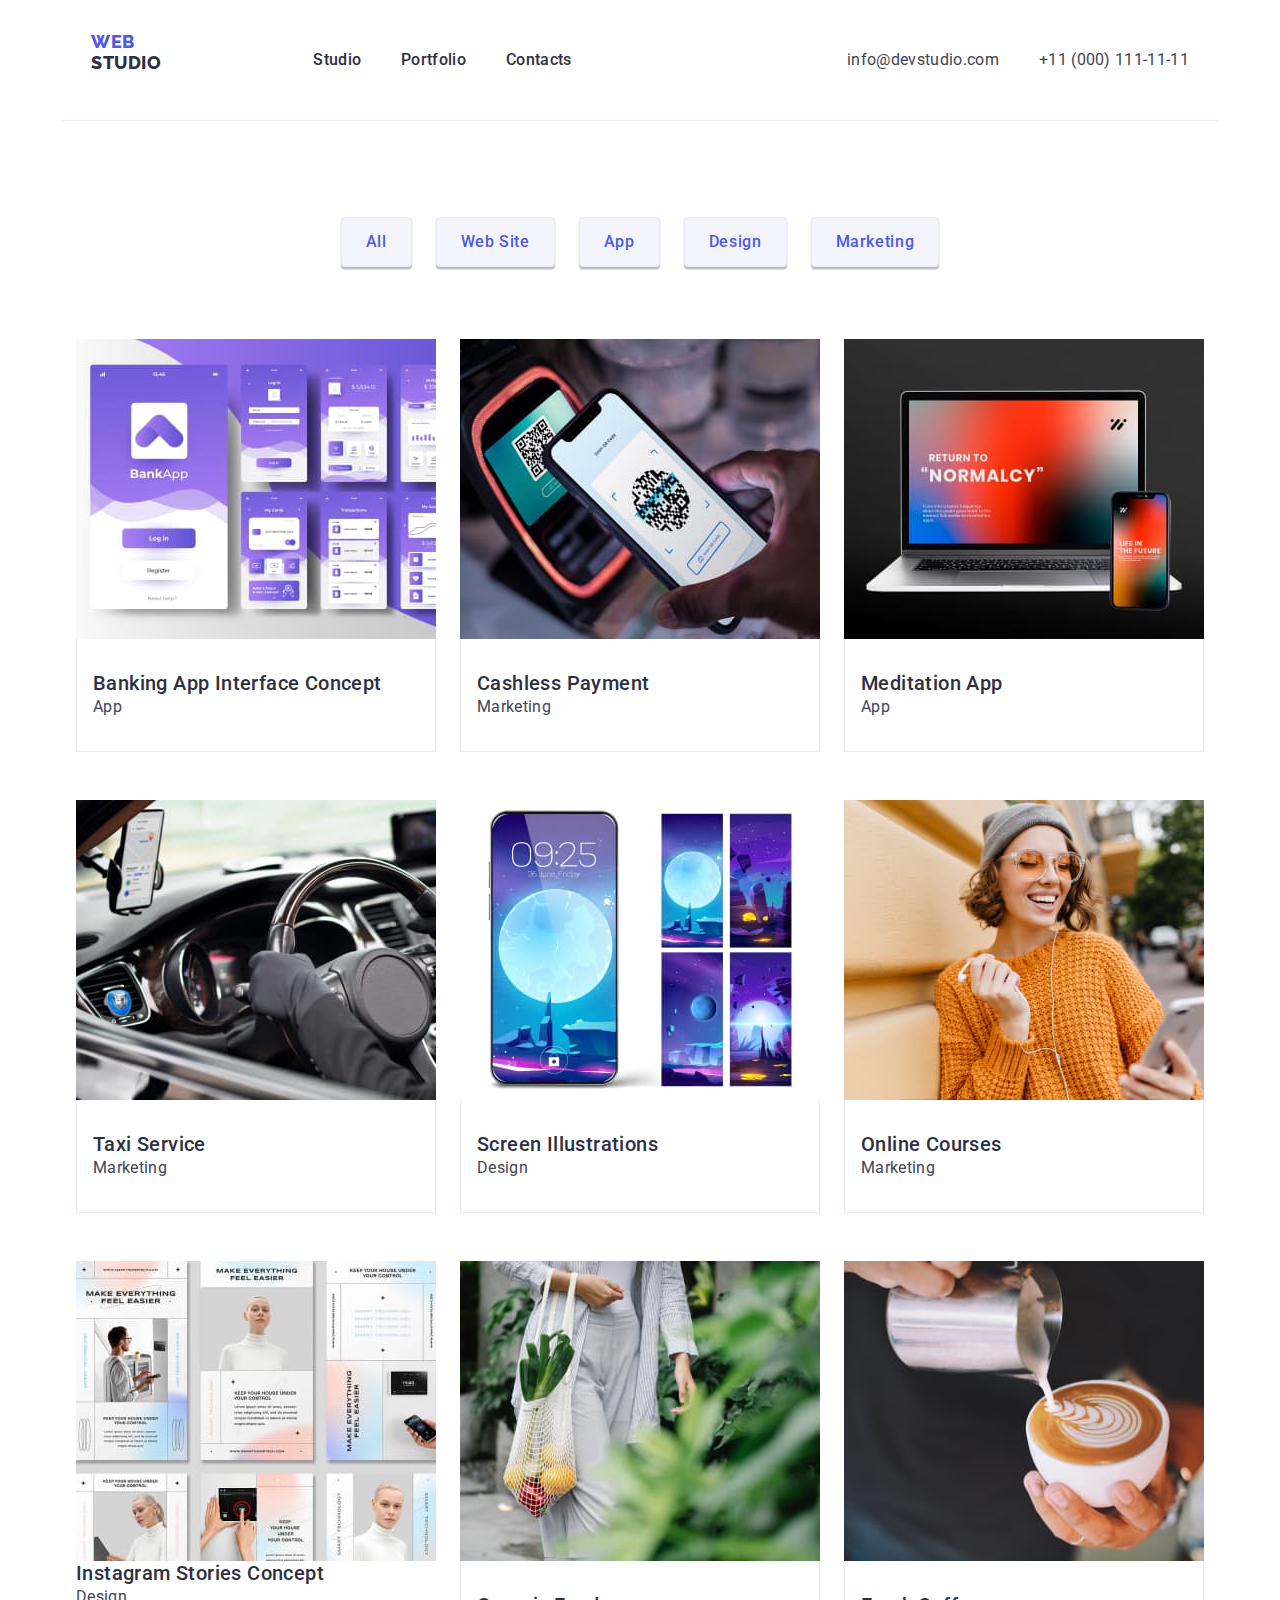
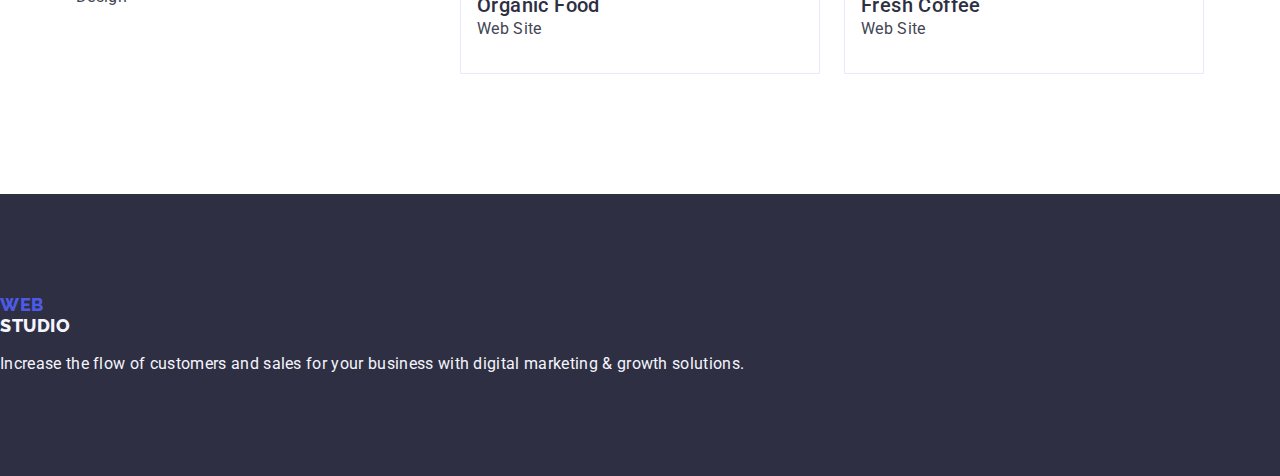
==== portfolio.html @ 52b7f595 "li-project" ====
<!DOCTYPE html>
<html lang="en">

<head>
    <meta charset="UTF-8">
    <meta http-equiv="X-UA-Compatible" content="IE=edge">
    <meta name="viewport" content="width=device-width, initial-scale=1.0">
    <link rel="stylesheet"
        href="https://cdnjs.cloudflare.com/ajax/libs/modern-normalize/1.1.0/modern-normalize.min.css">
    <link rel="stylesheet" href="./css/styles.css">
    <link rel="preconnect" href="https://fonts.googleapis.com">
    <link rel="preconnect" href="https://fonts.gstatic.com" crossorigin>
    <link
        href="https://fonts.googleapis.com/css2?family=Montserrat:wght@400;700&family=Raleway:wght@800&family=Roboto:wght@400;500;700&display=swap"
        rel="stylesheet">
    <title>Portfolio</title>
</head>

 <!-- !header-of-site -->
 <header class="page-header container">
    <div class="container div-class">
        <nav class="navigation">
            <a class="logo-link link" href="./index.html">Web<span class="logo-color">Studio</span></a>
            <ul class="menu list">
                <li class="menu-item"><a class="menu-link link" href="./index.html">Studio</a></li>
                <li class="menu-item"><a class="menu-link link" href="./portfolio.html">Portfolio</a></li>
                <li class="menu-item"><a class="menu-link link" href="">Contacts</a></li>
            </ul>
        </nav>

        <address class="phone-mail ">
            <ul class="adress list">
                <li><a class="contact-link link contact-mail"
                        href="mailto:info@devstudio.com">info@devstudio.com</a></li>
                <li><a class="contact-link link" href="tel:+110001111111">+11 (000) 111-11-11</a></li>
            </ul>
        </address>
    </div>
</header>
    <main>
        <!-- Project Cards -->
        <section class="portfolio-button">
            <div class="container">
            <h1 hidden>Project Cards</h1>
            <ul class="portfolio-button-list list">
                <li><button class="portfolio-btn link" type="button">All</button></li>
                <li><button class="portfolio-btn link" type="button">Web Site</button></li>
                <li><button class="portfolio-btn link" type="button">App</button></li>
                <li><button class="portfolio-btn link" type="button">Design</button></li>
                <li><button class="portfolio-btn link" type="button">Marketing</button></li>
            </ul>
            <ul class="projects-list list">
                <li class="li-project"><a href="" class="link"><img class="project-foto link" src="./images/portfolio/bankapp.jpg" alt="Bankinterface" width="360">
                    <div class="div-app"><h2 class="name-project">Banking App Interface Concept</h2>
                    <p class="category-cards">App</p></a></div>
                </li>
                <li class="li-project"><a href="" class="link"><img class="project-foto link"  src="./images/portfolio/payment.jpg" alt="QRсodescanning" width="360">
                    <div class="div-app"><h2 class="name-project">Cashless Payment</h2>
                    <p class="category-cards">Marketing</p></a></div>
                </li>
                <li class="li-project"><a href="" class="link"><img class="project-foto link"  src="./images/portfolio/meditationapp.jpg" alt="NormalcyScreen" width="360">
                    <div class="div-app"><h2 class="name-project">Meditation App</h2>
                    <p class="category-cards">App</p></a></div>
                </li>
                <li class="li-project"><a href="" class="link"><img class="project-foto link"  src="./images/portfolio/taxiservices.jpg" alt="DriverBehindTheWheel" width="360">
                    <div class="div-app"><h2 class="name-project">Taxi Service</h2>
                    <p class="category-cards">Marketing</p></a></div>
                </li>
                <li class="li-project"><a href="" class="link"><img class="project-foto link"  src="./images/portfolio/screenilustration.jpg" alt="ScreensaversOnThePhone" width="360">
                    <div class="div-app"><h2 class="name-project">Screen Illustrations</h2>
                    <p class="category-cards">Design</p></a></div>
                </li>
                <li class="li-project"><a href="" class="link"><img class="project-foto link"  src="./images/portfolio/onlinecources.jpg" alt="GirlWithAPhoneInHerHands" width="360">
                    <div class="div-app"><h2 class="name-project">Online Courses</h2>
                    <p class="category-cards">Marketing</p></a></div>
                </li>
                <li class="li-project"><a href="" class="link"><img class="project-foto link"  src="./images/portfolio/instagramstories.jpg" alt="InstagramStories" width="360">
                    <div class=""div-app><h2 class="name-project">Instagram Stories Concept</h2>
                    <p class="category-cards">Design</p></a></div>
                </li>
                <li class="li-project"><a href="" class="link"><img class="project-foto link"  src="./images/portfolio/organicfood.jpg" alt="FruitsInAnEcoBag" width="360">
                    <div class="div-app"><h2 class="name-project">Organic Food</h2>
                    <p class="category-cards">Web Site</p></a></div>
                </li>
                <li class="li-project"><a href="" class="link"><img class="project-foto link"  src="./images/portfolio/coffie.jpg" alt="DrawingOnCoffee" width="360">
                    <div class="div-app"><h2 class="name-project">Fresh Coffee</h2>
                    <p class="category-cards">Web Site</p></a></div>
                </li>
            </ul>
        </div>
        </section>
    </main>
    <footer class="footer">
        <a class="logo-link link" href="./index.html">Web<span class="logo-color-footer">Studio</span></a>
        <p class="description">Increase the flow of customers and sales for your business with digital marketing &
            growth solutions.</p>
    </footer>
</body>

</html>
---- css/styles.css ----
:root {
  --primary-font: 'Roboto', sans-serif;
  --primary-text-color: #2e2f42;
  --secondary-text-color: #434455;
  --text-color-hover: #4d5ae5;
  --acent-color: #404bbf;
  --background-color: #ffffff;
  --background-btn-filters: #f4f4fd;
  --helper-text: #8e8f99;
  --cornflower: #e7e9fc;
}
.list {
  list-style: none;
  display: flex;
  gap: 24px;
}
.link {
  text-decoration: none;
  font-weight: 500;
  font-size: 16px;
  line-height: 1.5;
  letter-spacing: 0.02em;
  color: #434455;
}
.link-list {
  display: block;
  padding-top: 24px;
  padding-bottom: 24px;
}

button {
  cursor: pointer;
}
h1,
h2,
h3,
h4,
p {
  margin-top: 0;
  margin-bottom: 0;
}
ul,
ol {
  margin-top: 0;
  margin-bottom: 0;
  padding-left: 0;
}
img {
  display: block;
}

body {
  font-family: var(--primary-font);
  color: var(--secondary-text-color);
  background-color: var(--background-color);
}

/* Navigation */
.navigation {
  font-family: var(--primary-font);
  font-style: normal;
  letter-spacing: 0.02em;
  color: var(--primary-text-color);
  display: flex;
  align-items: center;
  font-weight: 500;
  font-size: 16px;
  line-height: 1.5;
}

/* Logo */
.logo-link {
  font-family: 'Raleway', sans-serif;
  font-style: normal;
  font-weight: 800;
  font-size: 18px;
  line-height: 21px;
  display: flex;
  align-items: center;
  letter-spacing: 0.03em;
  text-transform: uppercase;
  color: var(--text-color-hover);
  line-height: 1.17;
  margin-right: 76px;
  margin-bottom: 16px;
  display: inline-block;
}
.logo-color {
  color: var(--primary-text-color);
  font-family: 'Raleway', sans-serif;
  font-style: normal;
  font-weight: 800;
  font-size: 18px;
  line-height: 21px;
  display: flex;
  align-items: center;
  letter-spacing: 0.03em;
  text-transform: uppercase;
  line-height: 1.17;
  margin-right: 76px;
}
.page-header {
  display: flex;
  align-items: center;
  border-bottom: 1px solid #e7e9fc;
}
.navigation {
  display: flex;
  align-items: center;
}
.menu {
  display: flex;
  align-items: center;
  gap: 40px;
  padding-top: 24px;
  padding-bottom: 24px;
}
.phone-mail {
  display: flex;
  align-items: center;
}
.adress {
  display: flex;
  align-items: center;
  gap: 40px;
}
.container {
  width: 1158px;
  margin: 0 auto;
  padding-left: 15px;
  padding-right: 15px;
}
.div-class {
  margin: 0;
  display: flex;
  align-items: center;
}
.menu-link {
  font-weight: 500;
  line-height: 1.5;
  letter-spacing: 0.02em;
  color: var(--primary-text-color);
  padding-top: 24px;
  padding-bottom: 24px;
}
.menu-list {
  display: flex;
  align-items: center;
  padding-top: 24px;
  padding-bottom: 24px;
}
.menu-item {
  padding-top: 24px;
  padding-bottom: 24px;
}
.menu-link:hover,
.menu-link:focus {
  color: #404bbf;
}
.menu-list .adress {
  display: block;
  padding-top: 24px;
  padding-bottom: 24px;
}
/* adress */
.phone-mail {
  font-family: var(--primary-font);
  font-style: normal;
  font-weight: 400;
  font-size: 16px;
  line-height: 24px;
  letter-spacing: 0.02em;
  color: var(--secondary-text-color);
  display: flex;
  margin-left: auto;
  font-style: normal;
}
.contact-link:hover,
.contact-link:focus {
  color: #404bbf;
}

.contact-link {
  color: var(--secondary-text-color);
  font-weight: 400;
  font-size: 16px;
  line-height: 1.5;
  letter-spacing: 0.02em;
  color: #434455;
}

/* main */
/* selection 1 */
.selection-one {
  background-color: var(--primary-text-color);
  padding-top: 188px;
  padding-bottom: 188px;
}
.big-header {
  font-family: var(--primary-font);
  font-style: normal;
  font-weight: 700;
  font-size: 56px;
  line-height: 60px;
  text-align: center;
  letter-spacing: 0.02em;
  color: var(--background-color);
  text-shadow: 0px 4px 4px rgba(0, 0, 0, 0.25);
  line-height: 1.07;
  margin-left: auto;
  margin-right: auto;
  max-width: 496px;
  line-height: 1.07;
}
/* Button order Serves */
.order-button {
  font-family: var(--primary-font);
  font-weight: 500;
  font-size: 16px;
  line-height: 1.5;
  letter-spacing: 0.04em;
  display: flex;
  flex-direction: row;
  align-items: flex-start;
  padding: 16px 32px;
  gap: 10px;
  min-width: 169px;
  min-height: 55.25px;
  background: #4d5ae5;
  box-shadow: 0px 4px 4px rgba(0, 0, 0, 0.15);
  border-radius: 4px;
  text-align: center;
  color: var(--background-color);
  cursor: pointer;
  background-color: var(--text-color-hover);
  margin-top: 48px;
  margin-right: auto;
  margin-left: auto;
  display: flex;
  display: block;
  border: none;
}
.order-button:hover,
.order-button:focus {
  background-color: var(--acent-color);
  color: var(--background-color);
}
/* selector2 */
.our-skill {
  padding-top: 120px;
  padding-bottom: 120px;
}
.hidden-header {
  margin-bottom: 72px;
  /* font-weight: 700; */
  font-size: 36px;
  line-height: 1.11;
  text-align: center;
  letter-spacing: 0.02em;
  text-transform: capitalize;
  color: #2e2f42;
}
.li-skill {
  width: calc((100% - 72px) / 4);
}
.foto-gadget {
  width: calc((100% - 48px) / 3);
  border: 1px solid #e7e9fc;
}
.skill-header {
  font-family: 'Roboto';
  font-style: normal;
  font-weight: 500;
  font-size: 20px;
  line-height: 24px;
  letter-spacing: 0.02em;
  color: var(--primary-text-color);
  margin-bottom: 8px;
  font-weight: 500;
  font-size: 20px;
  line-height: 1.2;
  letter-spacing: 0.02em;
  padding-top: 120px;
  padding-bottom: 8px;
  display: flex;
  width: calc((100% - 3 * 24px) / 4);
}
.description-skill {
  font-family: 'Roboto';
  font-style: normal;
  font-weight: 400;
  letter-spacing: 0.02em;
  color: var(--secondary-text-color);
  font-size: 16px;
  line-height: 1.5;
  letter-spacing: 0.02em;
}
/* section3 */
.we-doing {
  padding-top: 120px;
  padding-bottom: 120px;
}

.doing-header {
  font-family: 'Roboto';
  font-style: normal;
  font-weight: 700;
  font-size: 36px;
  line-height: 40px;
  text-align: center;
  letter-spacing: 0.02em;
  text-transform: capitalize;
  color: var(--primary-text-color);
  line-height: 1.11;
  margin-bottom: 72px;
}
/* selection4 */
.team {
  background-color: var(--background-btn-filters);
}
.foto-team {
  background-color: var(--background-color);
  border-radius: 0px 0px 4px 4px;
  box-shadow: 0px 1px 6px rgba(46, 47, 66, 0.08),
    0px 1px 1px rgba(46, 47, 66, 0.16), 0px 2px 1px rgba(46, 47, 66, 0.08);
}
.section {
  padding-top: 120px;
  padding-bottom: 120px;
}
.div-text {
  padding: 32px 16px;
}
.header-team {
  font-family: 'Roboto';
  font-style: normal;
  font-weight: 700;
  font-size: 36px;
  line-height: 40px;
  text-align: center;
  letter-spacing: 0.02em;
  text-transform: capitalize;
  color: var(--primary-text-color);
  line-height: 1.11;
  margin-bottom: 72px;
}
.name-team {
  font-family: 'Roboto';
  font-style: normal;
  font-weight: 500;
  font-size: 20px;
  line-height: 24px;
  text-align: center;
  letter-spacing: 0.02em;
  color: var(--primary-text-color);
  margin-bottom: 8px;
}
.position-team {
  font-family: 'Roboto';
  font-style: normal;
  font-weight: 400;
  font-size: 16px;
  line-height: 24px;
  text-align: center;
  letter-spacing: 0.02em;
  color: var(--secondary-text-color);
  font-weight: 400;
  font-size: 16px;
  line-height: 1.5;
  letter-spacing: 0.02em;
}
/* footer */
.logo-color-footer {
  font-family: 'Raleway';
  font-style: normal;
  font-weight: 800;
  font-size: 18px;
  line-height: 21px;
  display: flex;
  align-items: center;
  letter-spacing: 0.03em;
  text-transform: uppercase;
  color: var(--background-btn-filters);
}
.footer {
  background-color: var(--primary-text-color);
  padding-top: 100px;
  padding-bottom: 100px;
}
.description {
  font-family: 'Roboto';
  font-style: normal;
  font-weight: 400;
  font-size: 16px;
  line-height: 24px;
  letter-spacing: 0.02em;
  color: var(--background-btn-filters);
}
/* Portfolio.html */
/* button */
.portfolio-btn {
  font-family: 'Roboto', sans-serif;
  font-style: normal;
  font-weight: 500;
  font-size: 16px;
  line-height: 24px;
  display: flex;
  align-items: center;
  text-align: center;
  letter-spacing: 0.04em;
  color: var(--text-color-hover);
  background: var(--background-btn-filters);
  box-shadow: 0px 3px 1px rgba(0, 0, 0, 0.1), 0px 2px 1px rgba(0, 0, 0, 0.08),
    0px 2px 2px rgba(0, 0, 0, 0.12);
  border-radius: 4px;
  cursor: pointer;
  padding: 12px 24px;
  border: 1px solid #e7e9fc
  
}
.portfolio-button{
  padding: 96px 0 120px;
}
.portfolio-button-list{
  margin-bottom: 76px;
  display: flex;
  justify-content: center;
  gap: 24px;
  margin-bottom: 72px;
}
/* projects */
.name-project {
  font-family: 'Roboto', sans-serif;
  font-style: normal;
  font-weight: 500;
  font-size: 20px;
  line-height: 24px;
  letter-spacing: 0.02em;
  color: var(--primary-text-color);
  cursor: pointer;
}
.category-cards {
  font-family: 'Roboto', sans-serif;
  font-style: normal;
  font-weight: 400;
  font-size: 16px;
  line-height: 24px;
  letter-spacing: 0.02em;
  color: var(--secondary-text-color);
  cursor: pointer;
  text-align: left;
}
.portfolio-btn:focus,
.portfolio-btn:hover {
  background-color: var(--acent-color);
  color: var(--background-color);
  border: 1px solid transparent;
}
.projects-list {
  text-decoration: none;
  display: flex;
  flex-wrap: wrap;
  column-gap: 24px;
  row-gap: 48px;
}
.div-app{
  padding: 32px 16px;
    border: 1px solid #e7e9fc;
    border-top:none;
}
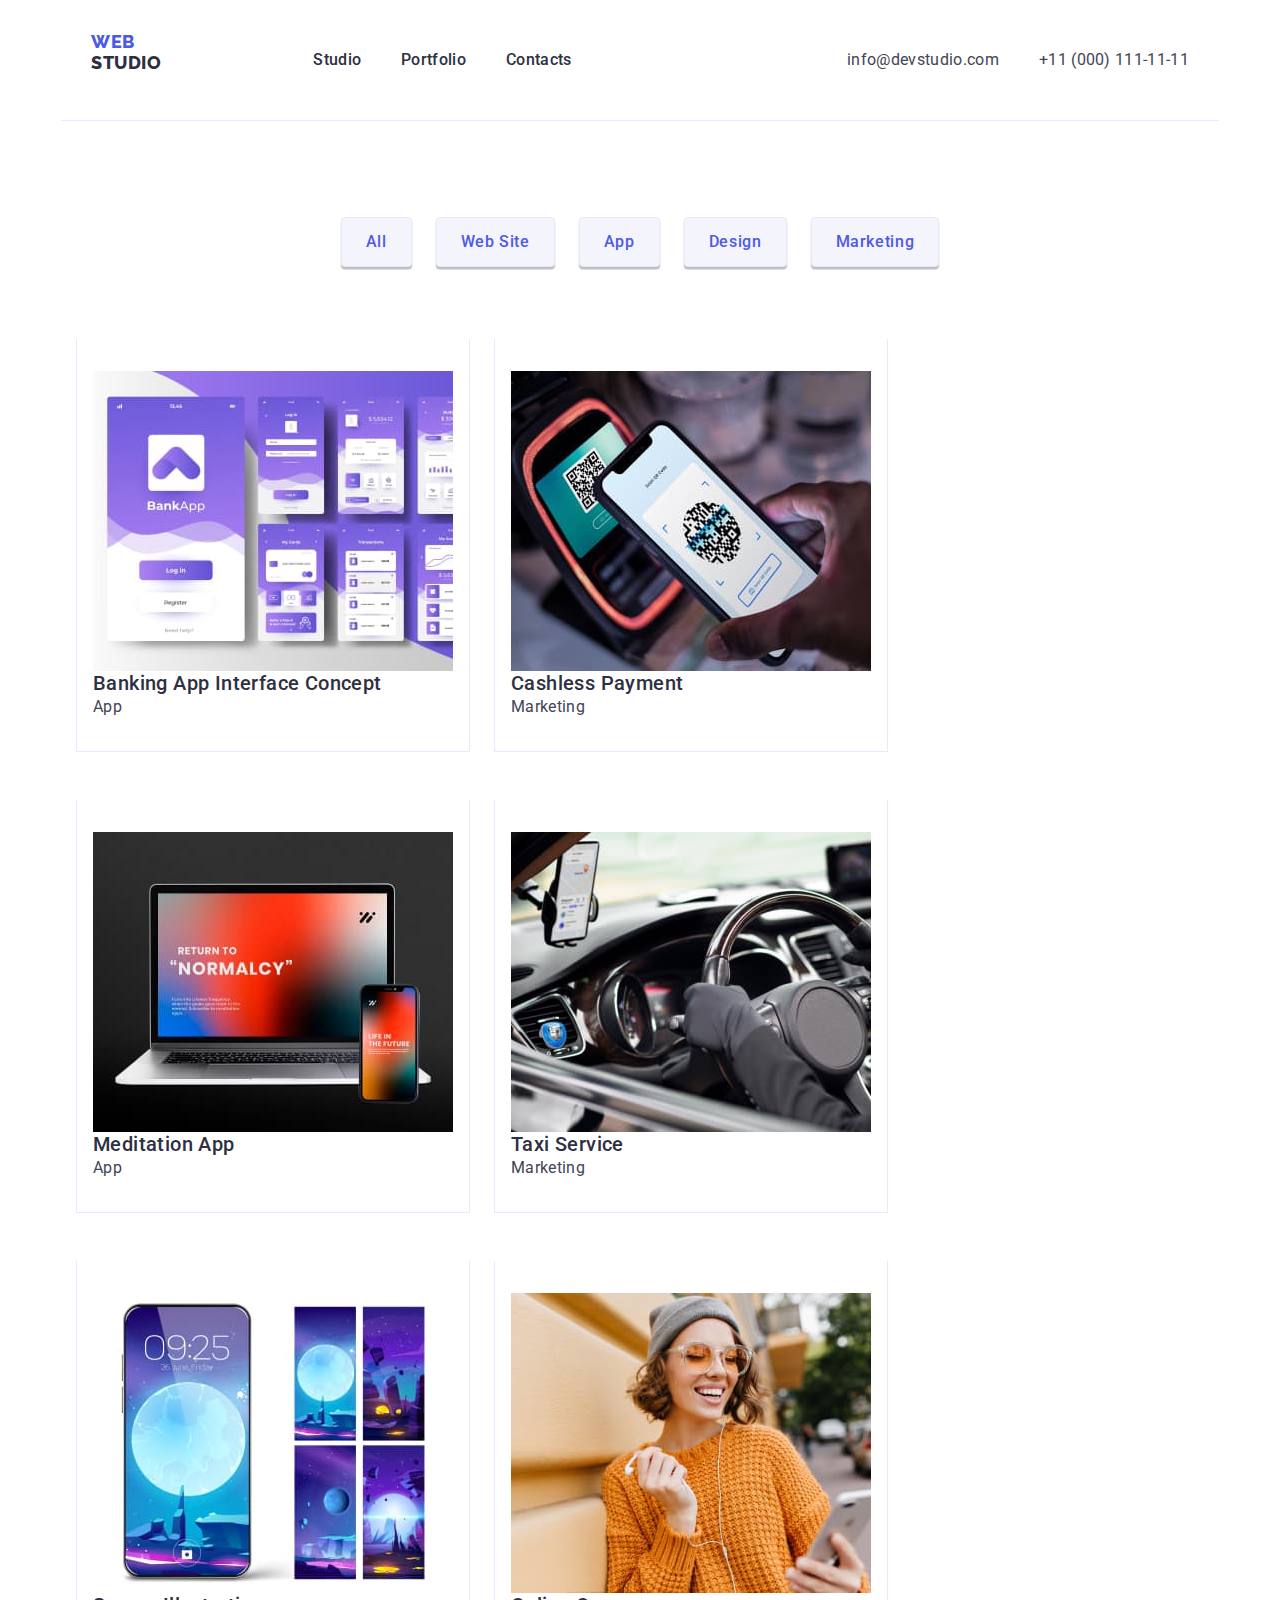
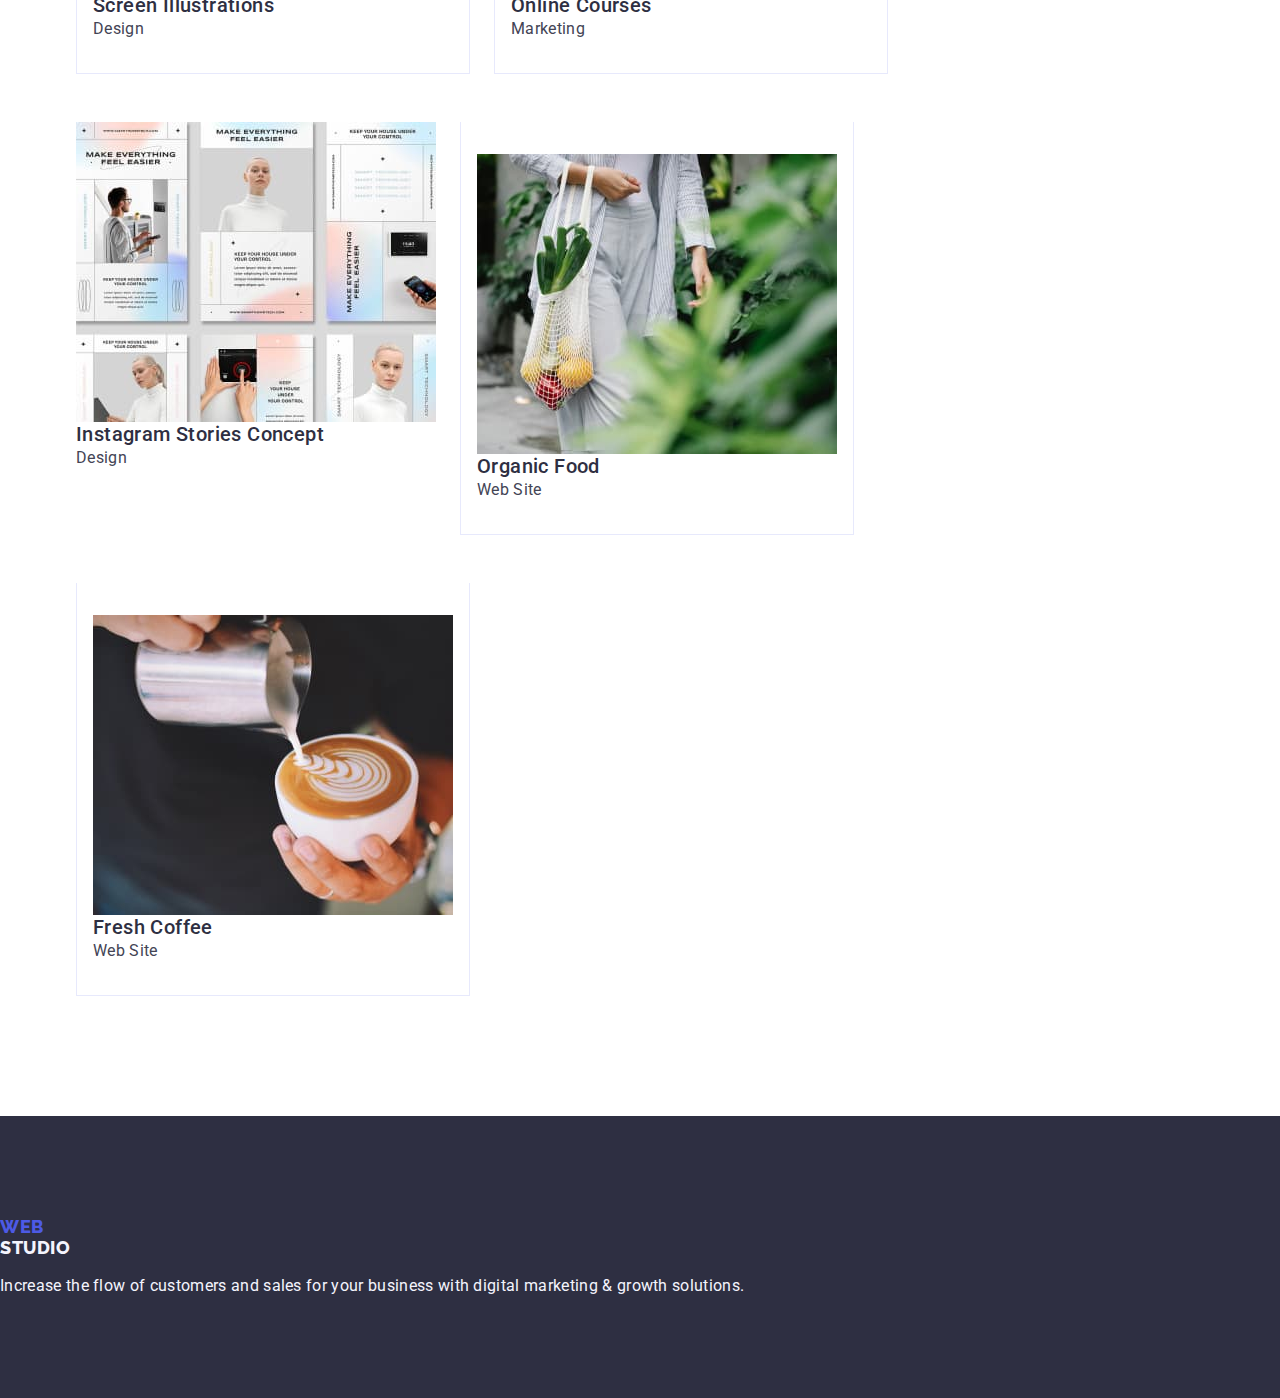
==== commit a8e16efe: "div-app" ====
--- a/portfolio.html
+++ b/portfolio.html
@@ -50,40 +50,40 @@
                 <li><button class="portfolio-btn link" type="button">Marketing</button></li>
             </ul>
             <ul class="projects-list list">
-                <li class="li-project"><a href="" class="link"><img class="project-foto link" src="./images/portfolio/bankapp.jpg" alt="Bankinterface" width="360">
-                    <div class="div-app"><h2 class="name-project">Banking App Interface Concept</h2>
+                <li class="li-project"><div class="div-app"><a href="" class="link"><img class="project-foto link" src="./images/portfolio/bankapp.jpg" alt="Bankinterface" width="360">
+                    <h2 class="name-project">Banking App Interface Concept</h2>
                     <p class="category-cards">App</p></a></div>
                 </li>
-                <li class="li-project"><a href="" class="link"><img class="project-foto link"  src="./images/portfolio/payment.jpg" alt="QRсodescanning" width="360">
-                    <div class="div-app"><h2 class="name-project">Cashless Payment</h2>
+                <li class="li-project"><div class="div-app"><a href="" class="link"><img class="project-foto link"  src="./images/portfolio/payment.jpg" alt="QRсodescanning" width="360">
+                    <h2 class="name-project">Cashless Payment</h2>
                     <p class="category-cards">Marketing</p></a></div>
                 </li>
-                <li class="li-project"><a href="" class="link"><img class="project-foto link"  src="./images/portfolio/meditationapp.jpg" alt="NormalcyScreen" width="360">
-                    <div class="div-app"><h2 class="name-project">Meditation App</h2>
+                <li class="li-project"><div class="div-app"><a href="" class="link"><img class="project-foto link"  src="./images/portfolio/meditationapp.jpg" alt="NormalcyScreen" width="360">
+                    <h2 class="name-project">Meditation App</h2>
                     <p class="category-cards">App</p></a></div>
                 </li>
-                <li class="li-project"><a href="" class="link"><img class="project-foto link"  src="./images/portfolio/taxiservices.jpg" alt="DriverBehindTheWheel" width="360">
-                    <div class="div-app"><h2 class="name-project">Taxi Service</h2>
+                <li class="li-project"><div class="div-app"><a href="" class="link"><img class="project-foto link"  src="./images/portfolio/taxiservices.jpg" alt="DriverBehindTheWheel" width="360">
+                    <h2 class="name-project">Taxi Service</h2>
                     <p class="category-cards">Marketing</p></a></div>
                 </li>
-                <li class="li-project"><a href="" class="link"><img class="project-foto link"  src="./images/portfolio/screenilustration.jpg" alt="ScreensaversOnThePhone" width="360">
-                    <div class="div-app"><h2 class="name-project">Screen Illustrations</h2>
+                <li class="li-project"><div class="div-app"><a href="" class="link"><img class="project-foto link"  src="./images/portfolio/screenilustration.jpg" alt="ScreensaversOnThePhone" width="360">
+                    <h2 class="name-project">Screen Illustrations</h2>
                     <p class="category-cards">Design</p></a></div>
                 </li>
-                <li class="li-project"><a href="" class="link"><img class="project-foto link"  src="./images/portfolio/onlinecources.jpg" alt="GirlWithAPhoneInHerHands" width="360">
-                    <div class="div-app"><h2 class="name-project">Online Courses</h2>
+                <li class="li-project"><div class="div-app"><a href="" class="link"><img class="project-foto link"  src="./images/portfolio/onlinecources.jpg" alt="GirlWithAPhoneInHerHands" width="360">
+                    <h2 class="name-project">Online Courses</h2>
                     <p class="category-cards">Marketing</p></a></div>
                 </li>
-                <li class="li-project"><a href="" class="link"><img class="project-foto link"  src="./images/portfolio/instagramstories.jpg" alt="InstagramStories" width="360">
-                    <div class=""div-app><h2 class="name-project">Instagram Stories Concept</h2>
+                <li class="li-project"><div class=""div-app><a href="" class="link"><img class="project-foto link"  src="./images/portfolio/instagramstories.jpg" alt="InstagramStories" width="360">
+                    <h2 class="name-project">Instagram Stories Concept</h2>
                     <p class="category-cards">Design</p></a></div>
                 </li>
-                <li class="li-project"><a href="" class="link"><img class="project-foto link"  src="./images/portfolio/organicfood.jpg" alt="FruitsInAnEcoBag" width="360">
-                    <div class="div-app"><h2 class="name-project">Organic Food</h2>
+                <li class="li-project"><div class="div-app"><a href="" class="link"><img class="project-foto link"  src="./images/portfolio/organicfood.jpg" alt="FruitsInAnEcoBag" width="360">
+                    <h2 class="name-project">Organic Food</h2>
                     <p class="category-cards">Web Site</p></a></div>
                 </li>
-                <li class="li-project"><a href="" class="link"><img class="project-foto link"  src="./images/portfolio/coffie.jpg" alt="DrawingOnCoffee" width="360">
-                    <div class="div-app"><h2 class="name-project">Fresh Coffee</h2>
+                <li class="li-project"><div class="div-app"><a href="" class="link"><img class="project-foto link"  src="./images/portfolio/coffie.jpg" alt="DrawingOnCoffee" width="360">
+                    <h2 class="name-project">Fresh Coffee</h2>
                     <p class="category-cards">Web Site</p></a></div>
                 </li>
             </ul>
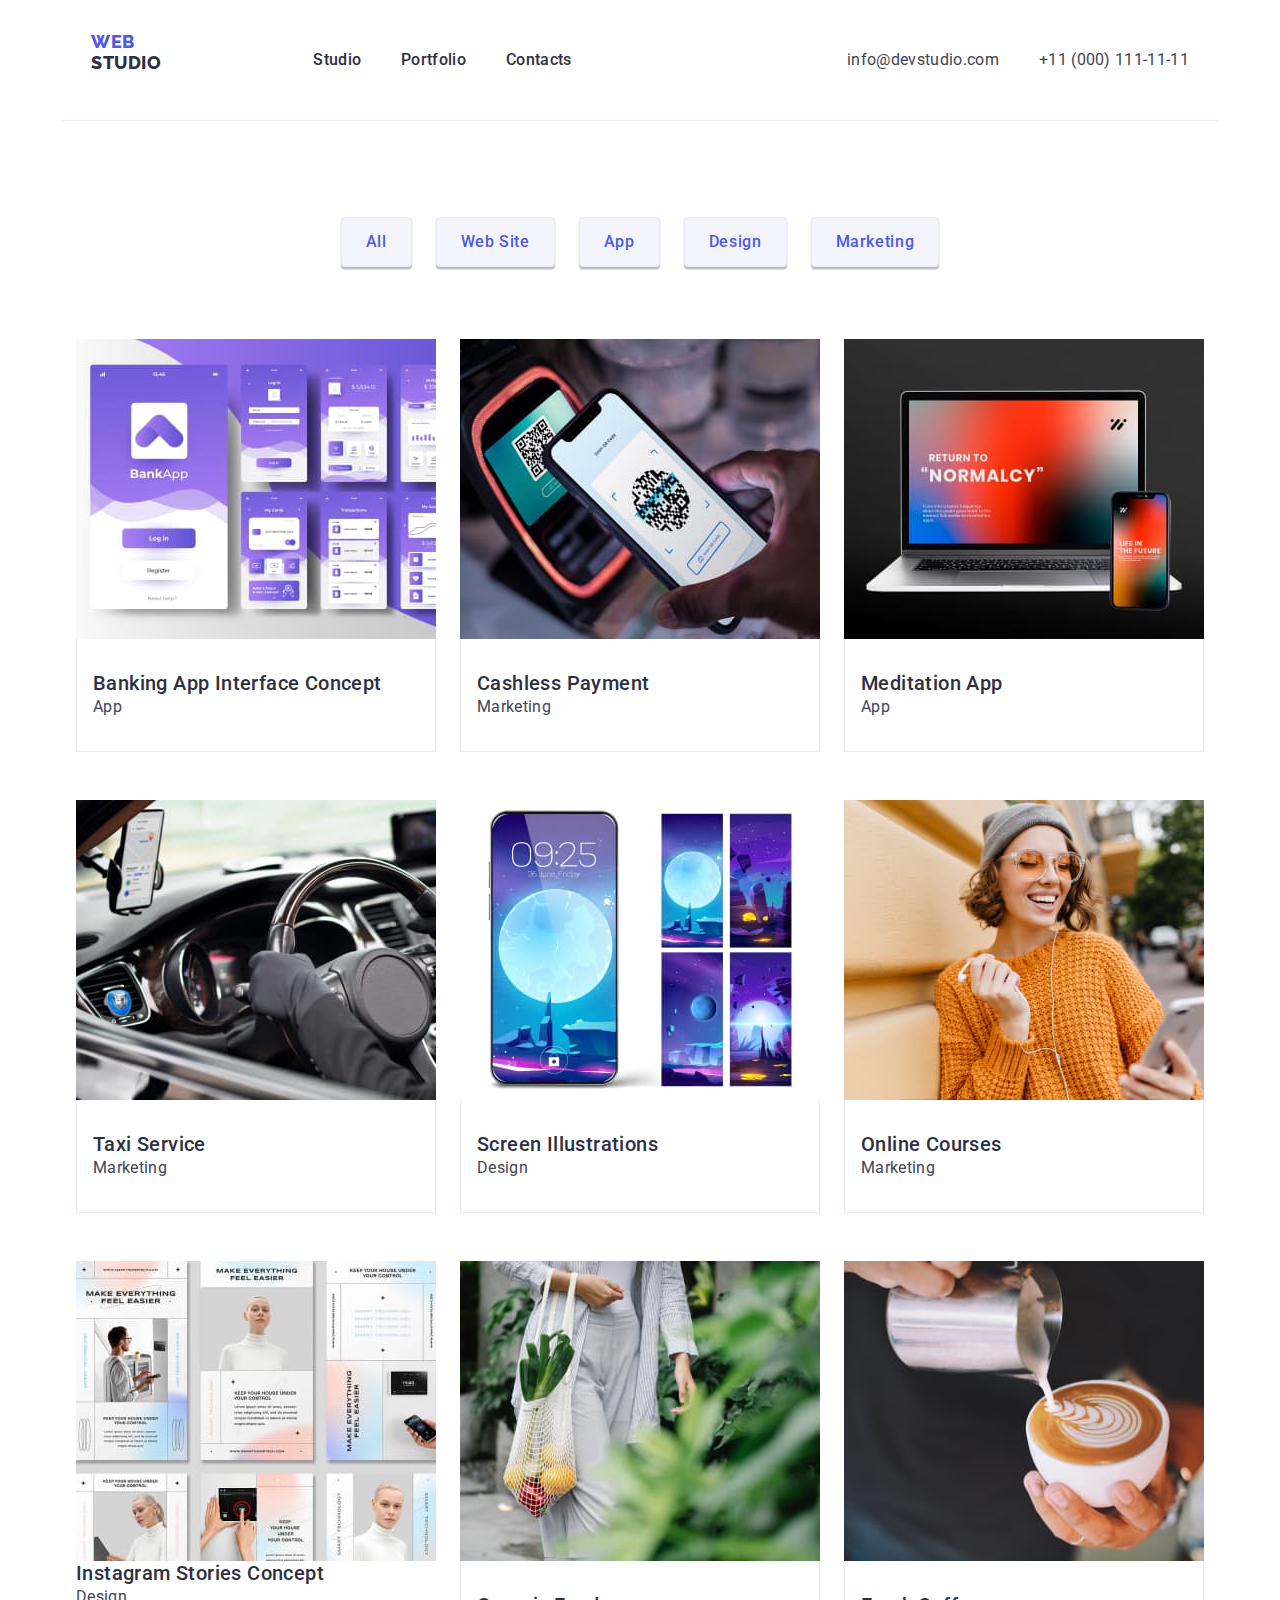
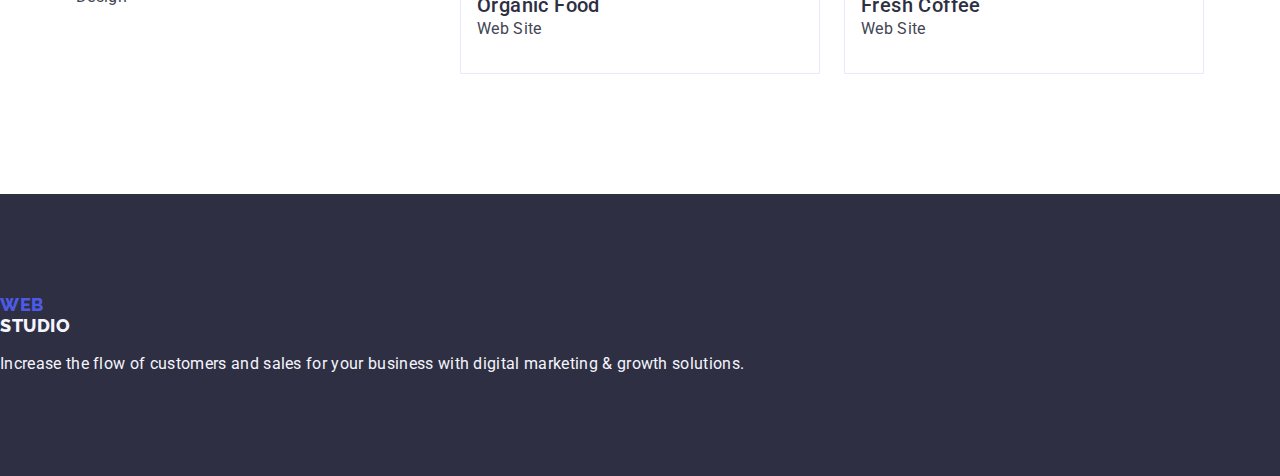
==== commit bd29b401: "./index.html" ====
--- a/portfolio.html
+++ b/portfolio.html
@@ -50,40 +50,40 @@
                 <li><button class="portfolio-btn link" type="button">Marketing</button></li>
             </ul>
             <ul class="projects-list list">
-                <li class="li-project"><div class="div-app"><a href="" class="link"><img class="project-foto link" src="./images/portfolio/bankapp.jpg" alt="Bankinterface" width="360">
-                    <h2 class="name-project">Banking App Interface Concept</h2>
+                <li class="li-project"><a href="./index.html" class="link"><img class="project-foto link" src="./images/portfolio/bankapp.jpg" alt="Bankinterface" width="360">
+                    <div class="div-app"><h2 class="name-project">Banking App Interface Concept</h2>
                     <p class="category-cards">App</p></a></div>
                 </li>
-                <li class="li-project"><div class="div-app"><a href="" class="link"><img class="project-foto link"  src="./images/portfolio/payment.jpg" alt="QRсodescanning" width="360">
-                    <h2 class="name-project">Cashless Payment</h2>
+                <li class="li-project"><a href="./index.html" class="link"><img class="project-foto link"  src="./images/portfolio/payment.jpg" alt="QRсodescanning" width="360">
+                    <div class="div-app"><h2 class="name-project">Cashless Payment</h2>
                     <p class="category-cards">Marketing</p></a></div>
                 </li>
-                <li class="li-project"><div class="div-app"><a href="" class="link"><img class="project-foto link"  src="./images/portfolio/meditationapp.jpg" alt="NormalcyScreen" width="360">
-                    <h2 class="name-project">Meditation App</h2>
+                <li class="li-project"><a href="./index.html" class="link"><img class="project-foto link"  src="./images/portfolio/meditationapp.jpg" alt="NormalcyScreen" width="360">
+                    <div class="div-app"><h2 class="name-project">Meditation App</h2>
                     <p class="category-cards">App</p></a></div>
                 </li>
-                <li class="li-project"><div class="div-app"><a href="" class="link"><img class="project-foto link"  src="./images/portfolio/taxiservices.jpg" alt="DriverBehindTheWheel" width="360">
-                    <h2 class="name-project">Taxi Service</h2>
+                <li class="li-project"><a href="./index.html" class="link"><img class="project-foto link"  src="./images/portfolio/taxiservices.jpg" alt="DriverBehindTheWheel" width="360">
+                    <div class="div-app"><h2 class="name-project">Taxi Service</h2>
                     <p class="category-cards">Marketing</p></a></div>
                 </li>
-                <li class="li-project"><div class="div-app"><a href="" class="link"><img class="project-foto link"  src="./images/portfolio/screenilustration.jpg" alt="ScreensaversOnThePhone" width="360">
-                    <h2 class="name-project">Screen Illustrations</h2>
+                <li class="li-project"><a href="./index.html" class="link"><img class="project-foto link"  src="./images/portfolio/screenilustration.jpg" alt="ScreensaversOnThePhone" width="360">
+                    <div class="div-app"><h2 class="name-project">Screen Illustrations</h2>
                     <p class="category-cards">Design</p></a></div>
                 </li>
-                <li class="li-project"><div class="div-app"><a href="" class="link"><img class="project-foto link"  src="./images/portfolio/onlinecources.jpg" alt="GirlWithAPhoneInHerHands" width="360">
-                    <h2 class="name-project">Online Courses</h2>
+                <li class="li-project"><a href="./index.html" class="link"><img class="project-foto link"  src="./images/portfolio/onlinecources.jpg" alt="GirlWithAPhoneInHerHands" width="360">
+                    <div class="div-app"><h2 class="name-project">Online Courses</h2>
                     <p class="category-cards">Marketing</p></a></div>
                 </li>
-                <li class="li-project"><div class=""div-app><a href="" class="link"><img class="project-foto link"  src="./images/portfolio/instagramstories.jpg" alt="InstagramStories" width="360">
-                    <h2 class="name-project">Instagram Stories Concept</h2>
+                <li class="li-project"><a href="./index.html" class="link"><img class="project-foto link"  src="./images/portfolio/instagramstories.jpg" alt="InstagramStories" width="360">
+                    <div class=""div-app><h2 class="name-project">Instagram Stories Concept</h2>
                     <p class="category-cards">Design</p></a></div>
                 </li>
-                <li class="li-project"><div class="div-app"><a href="" class="link"><img class="project-foto link"  src="./images/portfolio/organicfood.jpg" alt="FruitsInAnEcoBag" width="360">
-                    <h2 class="name-project">Organic Food</h2>
+                <li class="li-project"><a href="./index.html" class="link"><img class="project-foto link"  src="./images/portfolio/organicfood.jpg" alt="FruitsInAnEcoBag" width="360">
+                    <div class="div-app"><h2 class="name-project">Organic Food</h2>
                     <p class="category-cards">Web Site</p></a></div>
                 </li>
-                <li class="li-project"><div class="div-app"><a href="" class="link"><img class="project-foto link"  src="./images/portfolio/coffie.jpg" alt="DrawingOnCoffee" width="360">
-                    <h2 class="name-project">Fresh Coffee</h2>
+                <li class="li-project"><a href="./index.html" class="link"><img class="project-foto link"  src="./images/portfolio/coffie.jpg" alt="DrawingOnCoffee" width="360">
+                    <div class="div-app"><h2 class="name-project">Fresh Coffee</h2>
                     <p class="category-cards">Web Site</p></a></div>
                 </li>
             </ul>
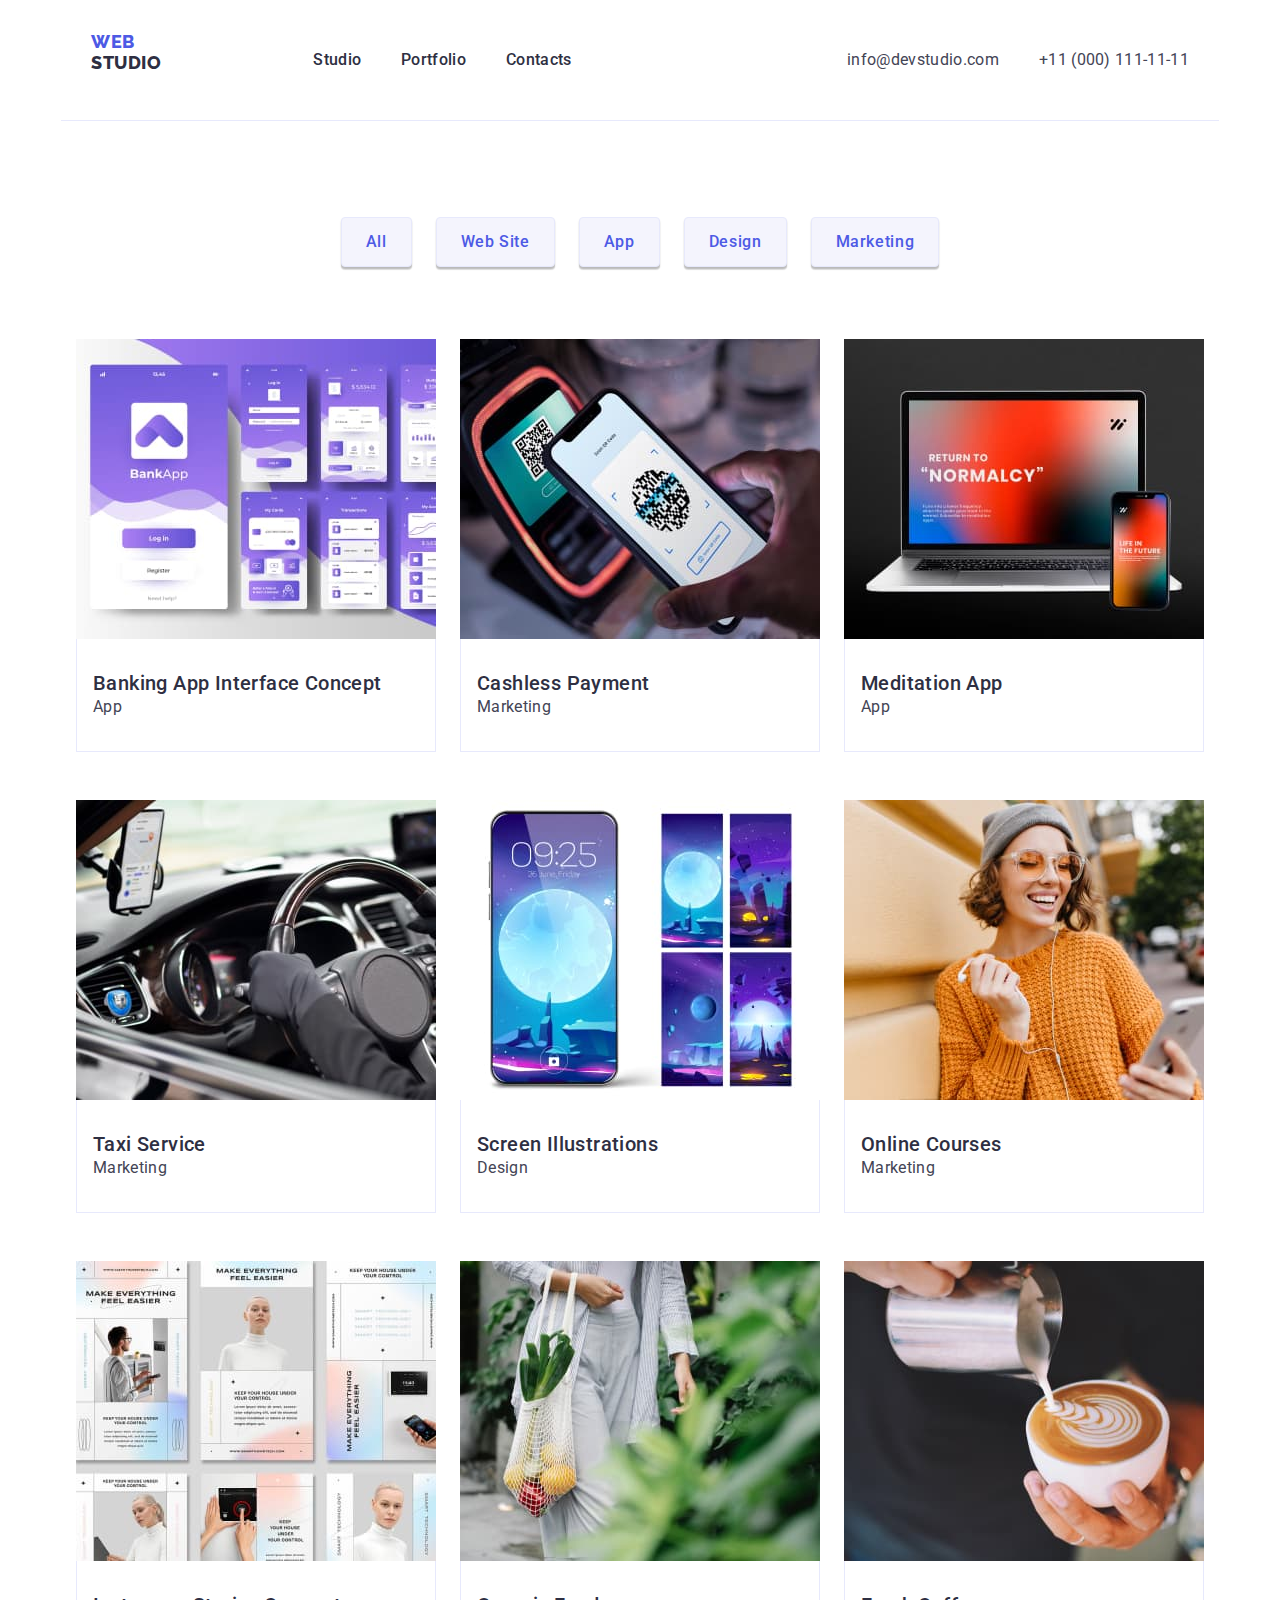
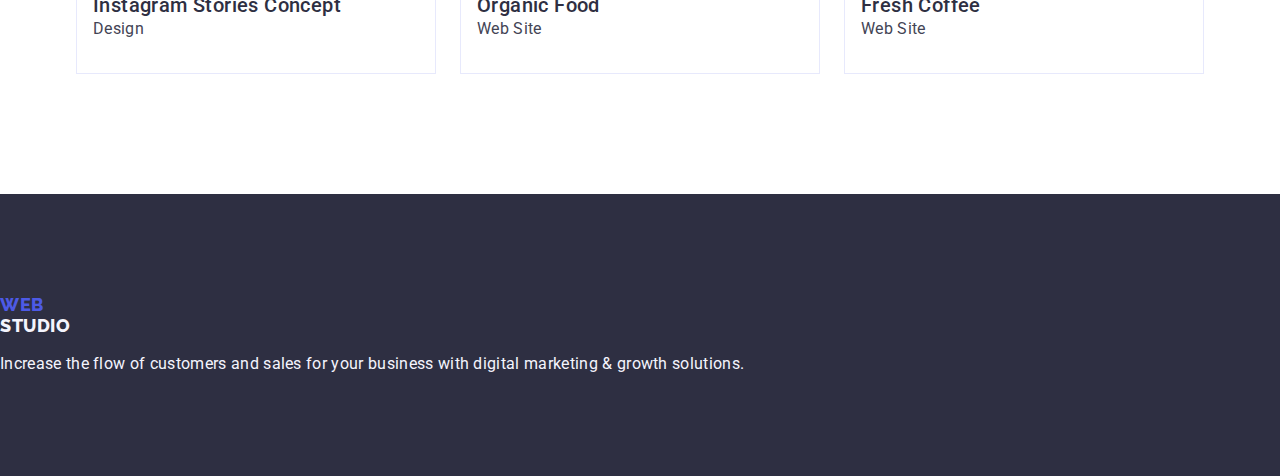
==== commit 91646294: "Portfolio css" ====
--- a/portfolio.html
+++ b/portfolio.html
@@ -52,39 +52,39 @@
             <ul class="projects-list list">
                 <li class="li-project"><a href="./index.html" class="link"><img class="project-foto link" src="./images/portfolio/bankapp.jpg" alt="Bankinterface" width="360">
                     <div class="div-app"><h2 class="name-project">Banking App Interface Concept</h2>
-                    <p class="category-cards">App</p></a></div>
+                    <p class="category-cards">App</p></div></a>
                 </li>
                 <li class="li-project"><a href="./index.html" class="link"><img class="project-foto link"  src="./images/portfolio/payment.jpg" alt="QRсodescanning" width="360">
                     <div class="div-app"><h2 class="name-project">Cashless Payment</h2>
-                    <p class="category-cards">Marketing</p></a></div>
+                    <p class="category-cards">Marketing</p></div></a>
                 </li>
                 <li class="li-project"><a href="./index.html" class="link"><img class="project-foto link"  src="./images/portfolio/meditationapp.jpg" alt="NormalcyScreen" width="360">
                     <div class="div-app"><h2 class="name-project">Meditation App</h2>
-                    <p class="category-cards">App</p></a></div>
+                    <p class="category-cards">App</p></div></a>
                 </li>
                 <li class="li-project"><a href="./index.html" class="link"><img class="project-foto link"  src="./images/portfolio/taxiservices.jpg" alt="DriverBehindTheWheel" width="360">
                     <div class="div-app"><h2 class="name-project">Taxi Service</h2>
-                    <p class="category-cards">Marketing</p></a></div>
+                    <p class="category-cards">Marketing</p></div></a>
                 </li>
                 <li class="li-project"><a href="./index.html" class="link"><img class="project-foto link"  src="./images/portfolio/screenilustration.jpg" alt="ScreensaversOnThePhone" width="360">
                     <div class="div-app"><h2 class="name-project">Screen Illustrations</h2>
-                    <p class="category-cards">Design</p></a></div>
+                    <p class="category-cards">Design</p></div></a>
                 </li>
                 <li class="li-project"><a href="./index.html" class="link"><img class="project-foto link"  src="./images/portfolio/onlinecources.jpg" alt="GirlWithAPhoneInHerHands" width="360">
                     <div class="div-app"><h2 class="name-project">Online Courses</h2>
-                    <p class="category-cards">Marketing</p></a></div>
+                    <p class="category-cards">Marketing</p></div></a>
                 </li>
                 <li class="li-project"><a href="./index.html" class="link"><img class="project-foto link"  src="./images/portfolio/instagramstories.jpg" alt="InstagramStories" width="360">
-                    <div class=""div-app><h2 class="name-project">Instagram Stories Concept</h2>
-                    <p class="category-cards">Design</p></a></div>
+                    <div class="div-app"><h2 class="name-project">Instagram Stories Concept</h2>
+                    <p class="category-cards">Design</p></div></a>
                 </li>
                 <li class="li-project"><a href="./index.html" class="link"><img class="project-foto link"  src="./images/portfolio/organicfood.jpg" alt="FruitsInAnEcoBag" width="360">
                     <div class="div-app"><h2 class="name-project">Organic Food</h2>
-                    <p class="category-cards">Web Site</p></a></div>
+                    <p class="category-cards">Web Site</p></div></a>
                 </li>
                 <li class="li-project"><a href="./index.html" class="link"><img class="project-foto link"  src="./images/portfolio/coffie.jpg" alt="DrawingOnCoffee" width="360">
                     <div class="div-app"><h2 class="name-project">Fresh Coffee</h2>
-                    <p class="category-cards">Web Site</p></a></div>
+                    <p class="category-cards">Web Site</p></div></a>
                 </li>
             </ul>
         </div>
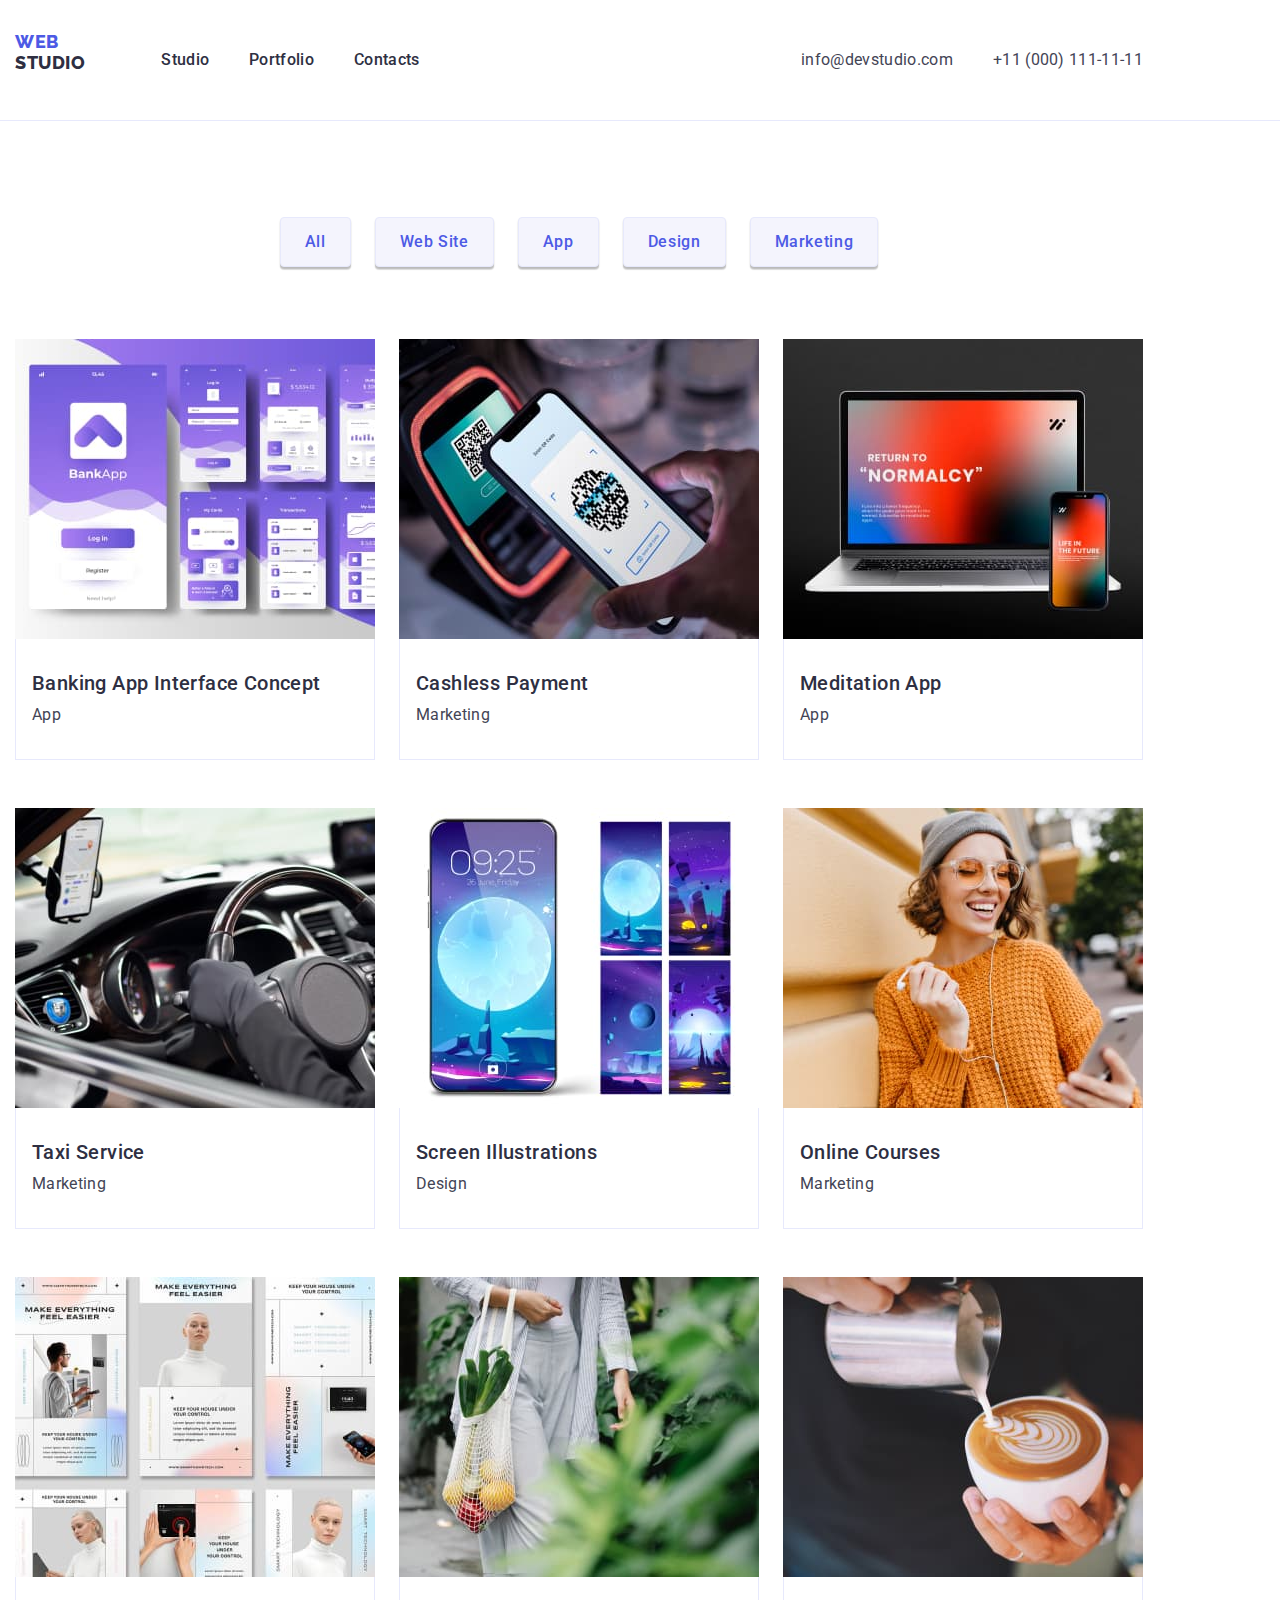
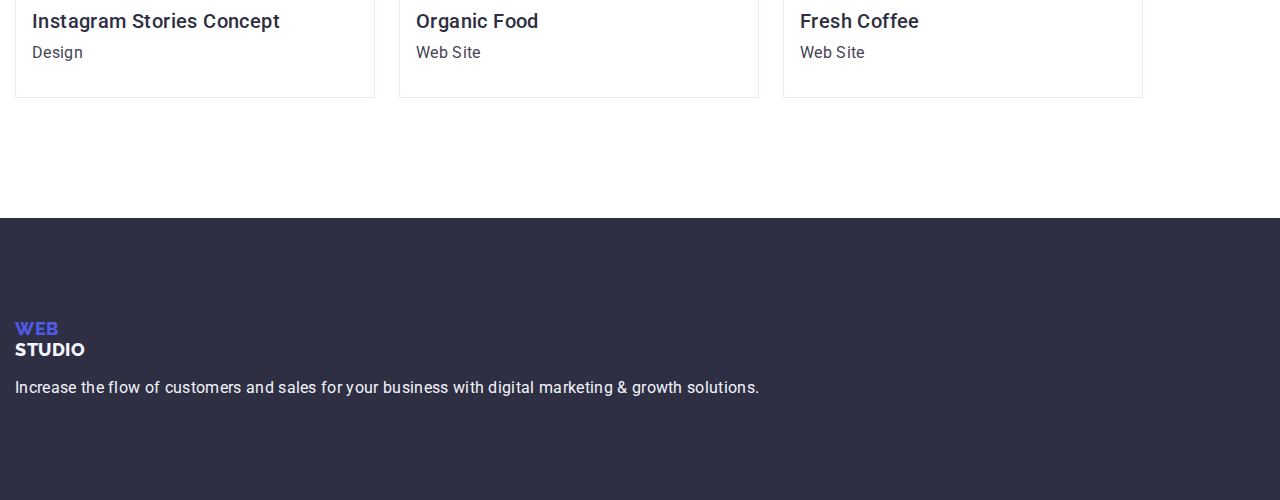
==== commit 5d45f717: "07.05.23" ====
--- a/portfolio.html
+++ b/portfolio.html
@@ -17,7 +17,7 @@
 </head>
 
  <!-- !header-of-site -->
- <header class="page-header container">
+ <header class="page-header ">
     <div class="container div-class">
         <nav class="navigation">
             <a class="logo-link link" href="./index.html">Web<span class="logo-color">Studio</span></a>
@@ -91,10 +91,11 @@
         </section>
     </main>
     <footer class="footer">
-        <a class="logo-link link" href="./index.html">Web<span class="logo-color-footer">Studio</span></a>
-        <p class="description">Increase the flow of customers and sales for your business with digital marketing &
-            growth solutions.</p>
+        <div class="container">
+            <a class="logo-link link" href="./index.html">Web<span class="logo-color-footer">Studio</span></a>
+            <p class="description">Increase the flow of customers and sales for your business with digital marketing &
+                growth solutions.</p>
+        </div>
     </footer>
-</body>
 
 </html>--- a/css/styles.css
+++ b/css/styles.css
@@ -97,7 +97,7 @@
   letter-spacing: 0.03em;
   text-transform: uppercase;
   line-height: 1.17;
-  margin-right: 76px;
+  
 }
 .page-header {
   display: flex;
@@ -124,12 +124,7 @@
   align-items: center;
   gap: 40px;
 }
-.container {
-  width: 1158px;
-  margin: 0 auto;
-  padding-left: 15px;
-  padding-right: 15px;
-}
+
 .div-class {
   margin: 0;
   display: flex;
@@ -438,6 +433,7 @@
   letter-spacing: 0.02em;
   color: var(--primary-text-color);
   cursor: pointer;
+  margin-bottom: 8px;
 }
 .category-cards {
   font-family: 'Roboto', sans-serif;
@@ -463,8 +459,15 @@
   column-gap: 24px;
   row-gap: 48px;
 }
-.div-app{
+.div-app {
   padding: 32px 16px;
     border: 1px solid #e7e9fc;
     border-top:none;
 }
+.container {
+  width: 1158px;
+  margin-top: 0%;
+  margin-bottom: 0%;
+  padding-left: 15px ;
+  padding-right: 15px;
+}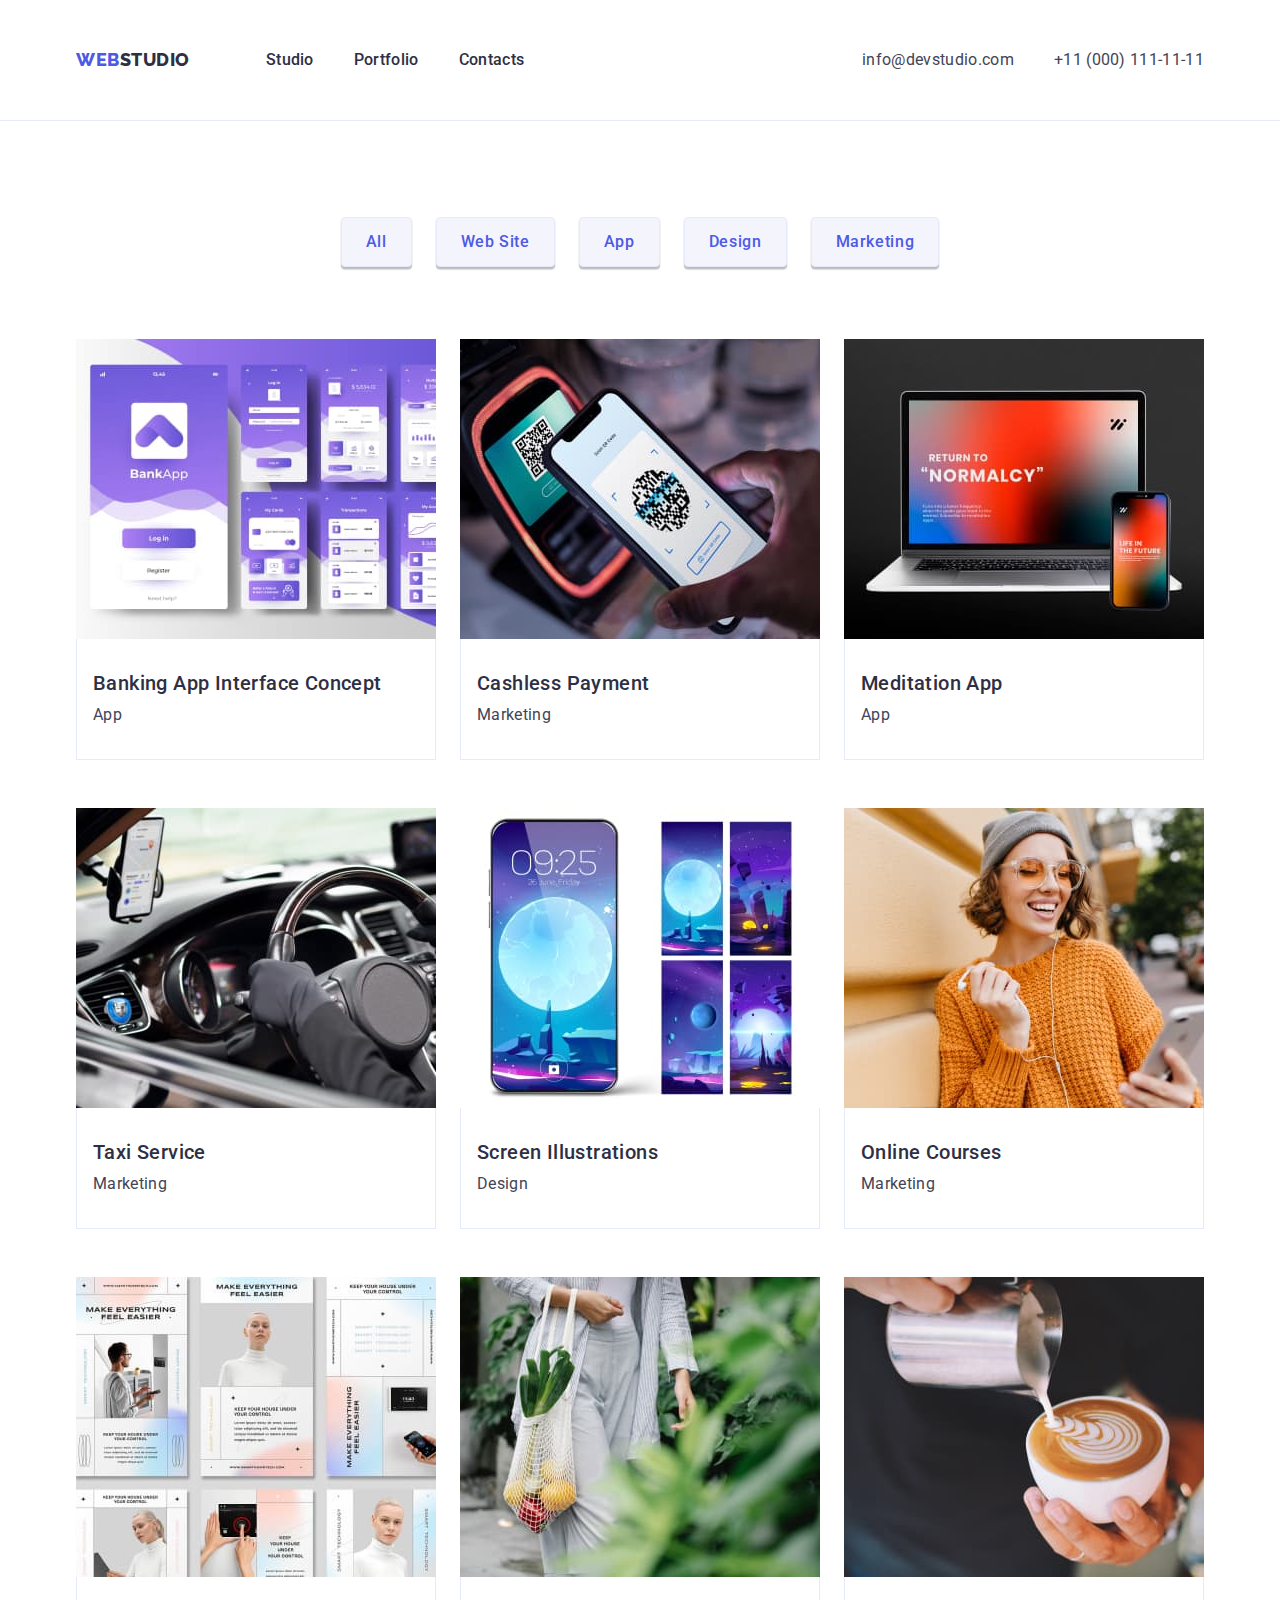
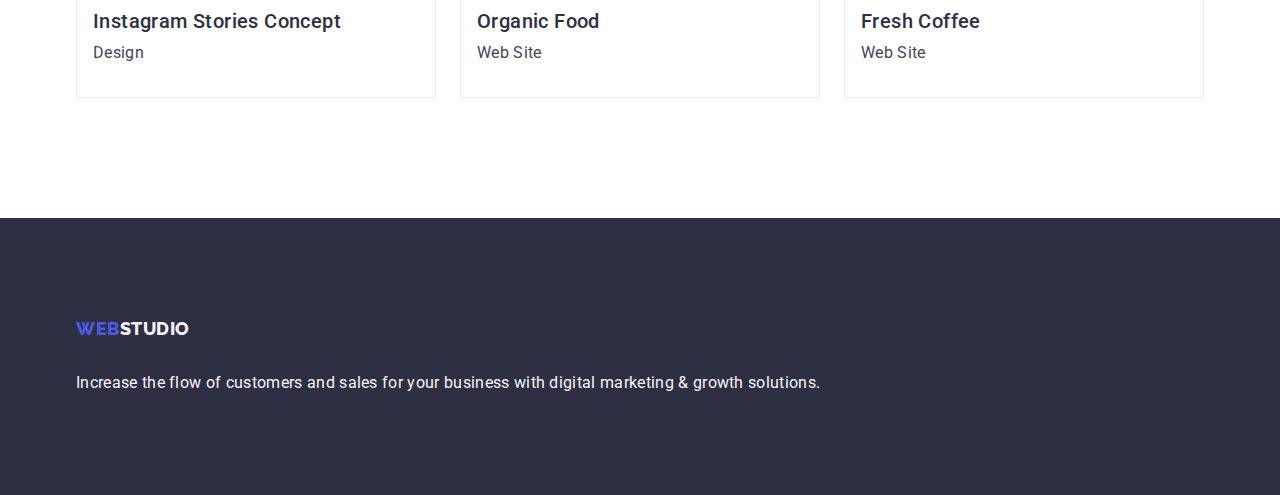
==== commit 894d25e2: "logo-link-footer" ====
--- a/portfolio.html
+++ b/portfolio.html
@@ -92,7 +92,7 @@
     </main>
     <footer class="footer">
         <div class="container">
-            <a class="logo-link link" href="./index.html">Web<span class="logo-color-footer">Studio</span></a>
+            <a class="logo-link-footer link" href="./index.html">Web<span class="logo-color-footer">Studio</span></a>
             <p class="description">Increase the flow of customers and sales for your business with digital marketing &
                 growth solutions.</p>
         </div>
--- a/css/styles.css
+++ b/css/styles.css
@@ -82,7 +82,6 @@
   color: var(--text-color-hover);
   line-height: 1.17;
   margin-right: 76px;
-  margin-bottom: 16px;
   display: inline-block;
 }
 .logo-color {
@@ -92,7 +91,6 @@
   font-weight: 800;
   font-size: 18px;
   line-height: 21px;
-  display: flex;
   align-items: center;
   letter-spacing: 0.03em;
   text-transform: uppercase;
@@ -137,6 +135,7 @@
   color: var(--primary-text-color);
   padding-top: 24px;
   padding-bottom: 24px;
+  display: block;
 }
 .menu-list {
   display: flex;
@@ -144,10 +143,7 @@
   padding-top: 24px;
   padding-bottom: 24px;
 }
-.menu-item {
-  padding-top: 24px;
-  padding-bottom: 24px;
-}
+
 .menu-link:hover,
 .menu-link:focus {
   color: #404bbf;
@@ -241,12 +237,8 @@
   color: var(--background-color);
 }
 /* selector2 */
-.our-skill {
-  padding-top: 120px;
-  padding-bottom: 120px;
-}
+.our-skill{padding: 120px 0 120px}
 .hidden-header {
-  margin-bottom: 72px;
   /* font-weight: 700; */
   font-size: 36px;
   line-height: 1.11;
@@ -275,8 +267,6 @@
   font-size: 20px;
   line-height: 1.2;
   letter-spacing: 0.02em;
-  padding-top: 120px;
-  padding-bottom: 8px;
   display: flex;
   width: calc((100% - 3 * 24px) / 4);
 }
@@ -292,7 +282,7 @@
 }
 /* section3 */
 .we-doing {
-  padding-top: 120px;
+  
   padding-bottom: 120px;
 }
 
@@ -371,11 +361,28 @@
   font-weight: 800;
   font-size: 18px;
   line-height: 21px;
-  display: flex;
+  display:inline-block;
   align-items: center;
   letter-spacing: 0.03em;
   text-transform: uppercase;
   color: var(--background-btn-filters);
+  margin-bottom: 16px;
+}
+.logo-link-footer{
+  font-family: 'Raleway', sans-serif;
+  font-style: normal;
+  font-weight: 800;
+  font-size: 18px;
+  line-height: 21px;
+  display: flex;
+  align-items: center;
+  letter-spacing: 0.03em;
+  text-transform: uppercase;
+  color: var(--text-color-hover);
+  line-height: 1.17;
+  margin-right: 76px;
+  display: inline-block;
+  margin-bottom: 16px;
 }
 .footer {
   background-color: var(--primary-text-color);
@@ -466,8 +473,7 @@
 }
 .container {
   width: 1158px;
-  margin-top: 0%;
-  margin-bottom: 0%;
+  margin: 0 auto;
   padding-left: 15px ;
   padding-right: 15px;
 }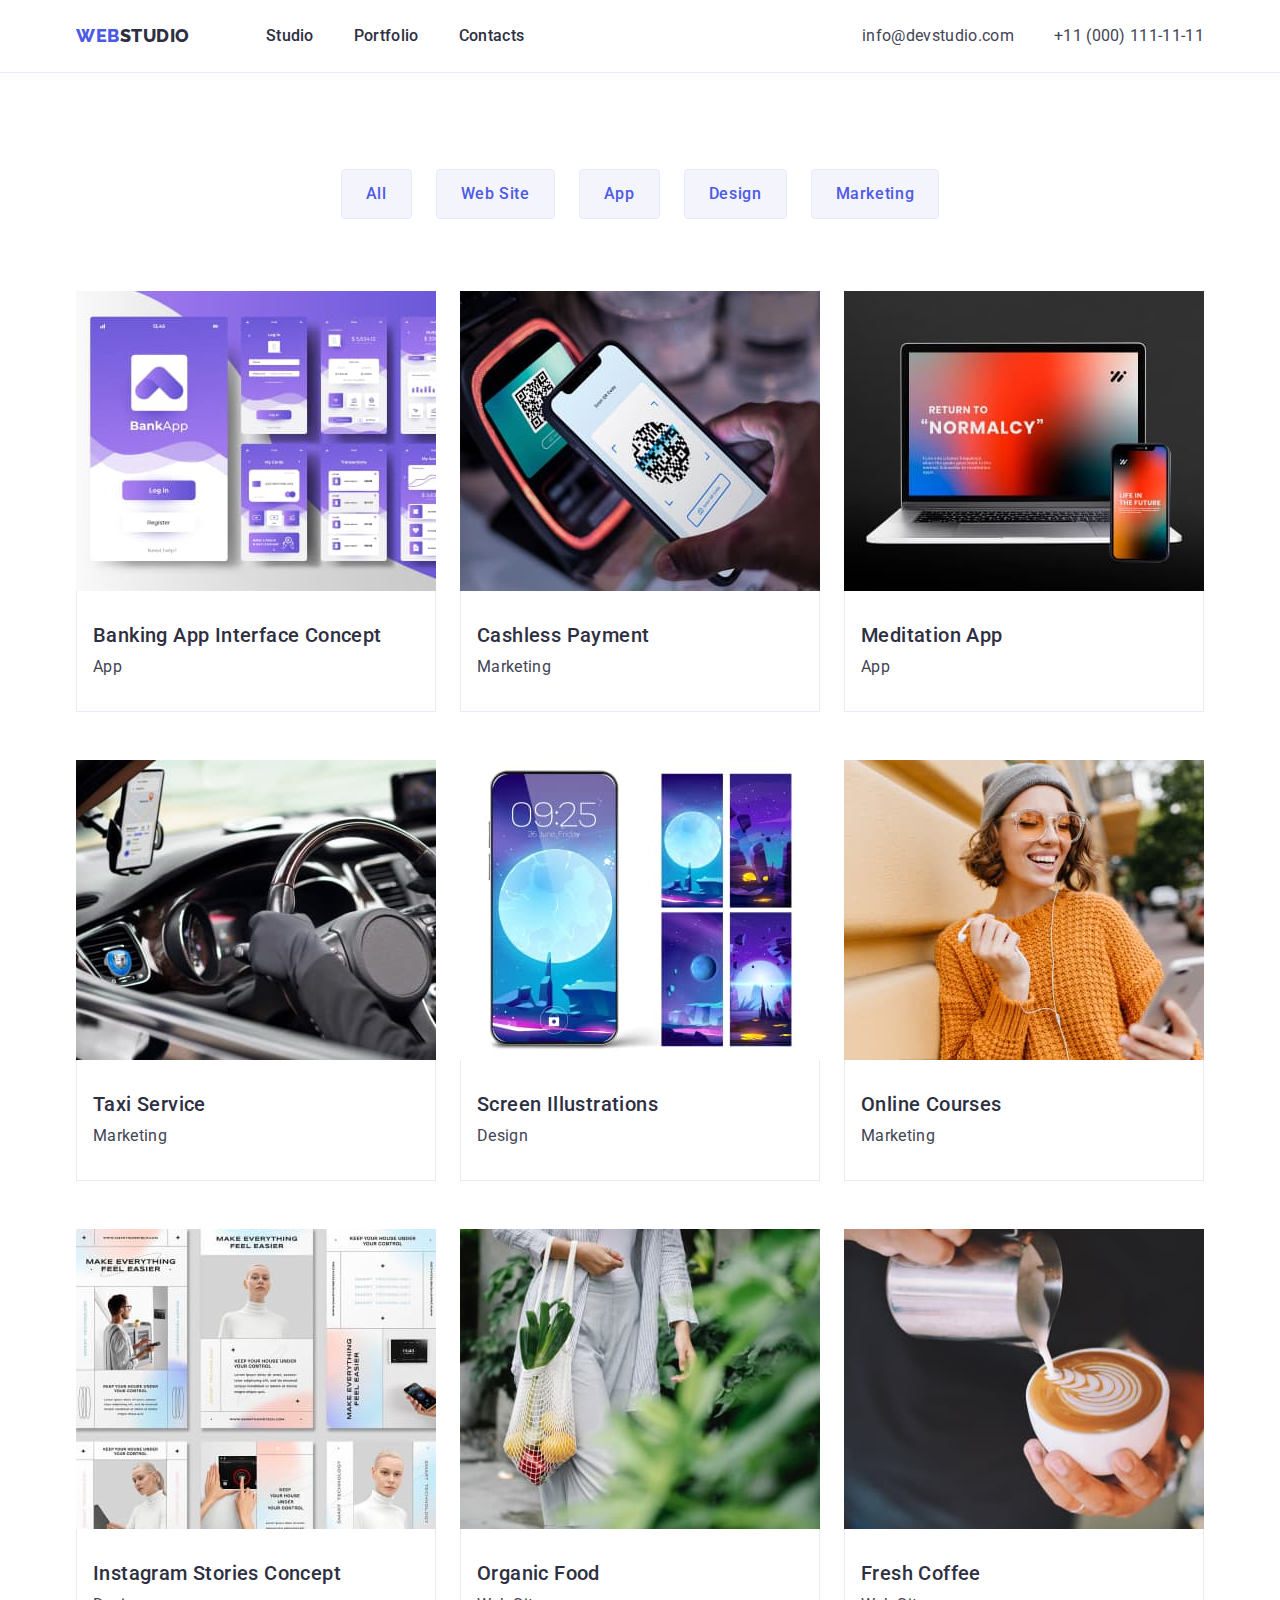
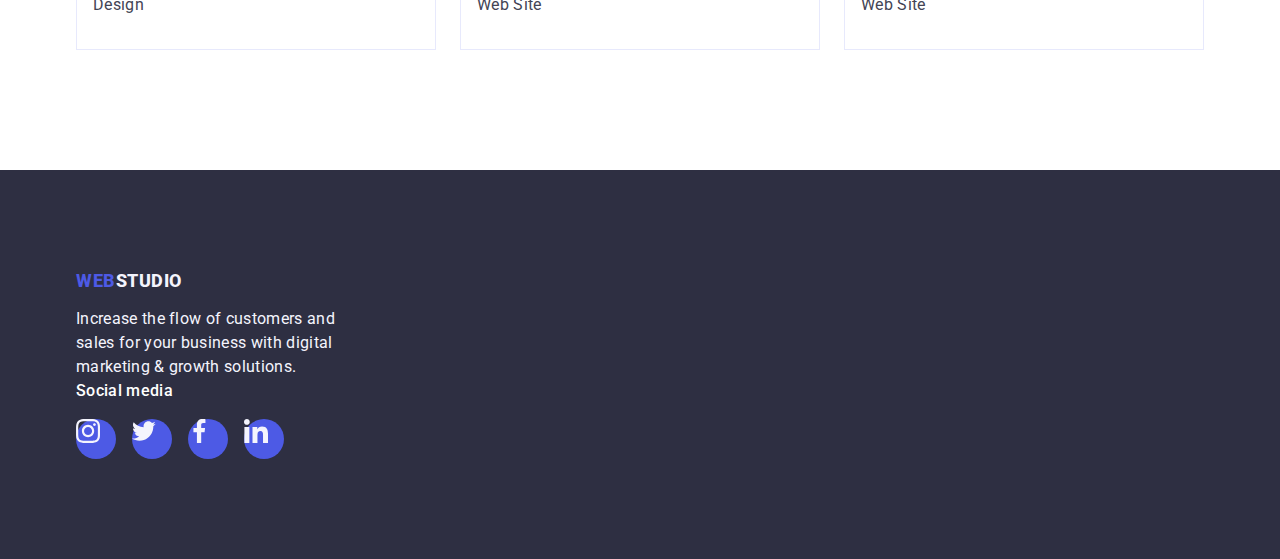
==== commit 7c73f1f9: "repositorii4" ====
--- a/portfolio.html
+++ b/portfolio.html
@@ -95,7 +95,36 @@
             <a class="logo-link-footer link" href="./index.html">Web<span class="logo-color-footer">Studio</span></a>
             <p class="description">Increase the flow of customers and sales for your business with digital marketing &
                 growth solutions.</p>
-        </div>
+                <div class="footer-social-link">
+                    <p class="social-link">Social media</p>
+                    <ul class="social-list-link list">
+                      <li class="social-list-icon">
+                        <a href="#" class="social-link-icon link">
+                          <svg class="footer-icons" width="24" height="24">
+                            <use href="./images/icons.svg#icon-instagram"></use>
+                          </svg>
+                        </a>
+                      </li>
+                      <li class="social-list-icon">
+                        <a href="#" class="social-link-icon link">
+                          <svg class="footer-icons" width="24" height="24">
+                            <use href="./images/icons.svg#icon-twitter"></use>
+                          </svg>
+                        </a>
+                      </li>
+                      <li class="social-list-icon"><a href="#" class="social-link-icon link">
+                        <svg class="footer-icons" width="24" height="24">
+                          <use href="./images/icons.svg#icon-facebook"></use>
+                        </svg>
+                      </a></li>
+                      <li class="social-list-icon"><a href="#" class="social-link-icon link">
+                        <svg class="footer-icons" width="24" height="24">
+                          <use href="./images/icons.svg#icon-linkedin"></use>
+                        </svg>
+                      </a></li>
+                    </ul>
+                  </div>
+            </div>
     </footer>
 
 </html>--- a/css/styles.css
+++ b/css/styles.css
@@ -82,7 +82,6 @@
   color: var(--text-color-hover);
   line-height: 1.17;
   margin-right: 76px;
-  display: inline-block;
 }
 .logo-color {
   color: var(--primary-text-color);
@@ -98,7 +97,7 @@
   
 }
 .page-header {
-  display: flex;
+  
   align-items: center;
   border-bottom: 1px solid #e7e9fc;
 }
@@ -108,41 +107,40 @@
 }
 .menu {
   display: flex;
-  align-items: center;
   gap: 40px;
+  
+}
+.phone-mail {
+  display: flex;
+  align-items: center;
+}
+.adress {
+  display: flex;
+  align-items: center;
+  gap: 40px;
+}
+
+.div-class {
+  margin: 0;
+  display: flex;
+  align-items: center;
+}
+.menu-link {
+  font-weight: 500;
+  line-height: 1.5;
+  letter-spacing: 0.02em;
+  color: var(--primary-text-color);
   padding-top: 24px;
   padding-bottom: 24px;
-}
-.phone-mail {
-  display: flex;
-  align-items: center;
-}
-.adress {
-  display: flex;
-  align-items: center;
-  gap: 40px;
-}
-
-.div-class {
-  margin: 0;
-  display: flex;
-  align-items: center;
-}
-.menu-link {
-  font-weight: 500;
-  line-height: 1.5;
-  letter-spacing: 0.02em;
-  color: var(--primary-text-color);
+  
+}
+.menu-list {
+  display: flex;
+  align-items: center;
   padding-top: 24px;
   padding-bottom: 24px;
-  display: block;
-}
-.menu-list {
-  display: flex;
-  align-items: center;
-  padding-top: 24px;
-  padding-bottom: 24px;
-}
+}
+.menu-item {display: flex;}
 
 .menu-link:hover,
 .menu-link:focus {
@@ -186,6 +184,16 @@
   background-color: var(--primary-text-color);
   padding-top: 188px;
   padding-bottom: 188px;
+  background-image: linear-gradient(
+    rgba(46, 47, 66, 0.7),
+    rgba(46, 47, 66, 0.7)),
+  url("../images/people-office\ .jpg");
+   background-size: cover;
+  max-width: 1440px;
+  margin-left: auto;
+  margin-right: auto;
+  background-repeat: no-repeat;
+  background-position: center;
 }
 .big-header {
   font-family: var(--primary-font);
@@ -280,6 +288,15 @@
   line-height: 1.5;
   letter-spacing: 0.02em;
 }
+.strategy-list-icon {
+  display: flex;
+  margin-bottom: 8px;
+  background-color: #f4f4fd;
+  border-radius: 4px;
+  height: 112px;
+  justify-content: center;
+  align-items: center;
+}
 /* section3 */
 .we-doing {
   
@@ -300,6 +317,8 @@
   margin-bottom: 72px;
 }
 /* selection4 */
+.position-team {margin-bottom: 8px;}
+.div-text {padding-top: 32px;padding-bottom: 32px;}
 .team {
   background-color: var(--background-btn-filters);
 }
@@ -308,7 +327,28 @@
   border-radius: 0px 0px 4px 4px;
   box-shadow: 0px 1px 6px rgba(46, 47, 66, 0.08),
     0px 1px 1px rgba(46, 47, 66, 0.16), 0px 2px 1px rgba(46, 47, 66, 0.08);
-}
+    width: calc((100% - 72px) / 4);
+    padding-top: 32px; padding-bottom: 32px;
+    border-radius: 0px 0px 4px 4px;
+}
+.team-list-sec {display: flex;
+  gap: 24px;
+  justify-content: center;}
+  
+  .team-link {
+    fill: #F4F4FD;
+    display: flex;
+    height: 40px;
+    width: 40px;
+    align-items: center;
+    justify-content: center;
+    background-color:#4D5AE5;
+    border-radius: 50%;}
+  
+    .team-link:hover,
+    .team-link:focus {
+      background-color: #404BBF;
+    }
 .section {
   padding-top: 120px;
   padding-bottom: 120px;
@@ -354,33 +394,72 @@
   line-height: 1.5;
   letter-spacing: 0.02em;
 }
+/* Customers */
+.customers {
+  padding-top: 120px;
+  padding-bottom: 120px;
+}
+.customers-name {
+  font-style: normal;
+  font-weight: 700;
+  font-size: 36px;
+  line-height: 1.1;
+  text-align: center;
+  letter-spacing: 0.02em;
+  text-transform: capitalize;
+  color: var(--color-main);
+  margin-bottom: 72px;
+}
+
+.customers-logs {
+  display: flex;
+  gap: 24px;
+  height: 88px;
+}
+.customers-logo {
+  fill: currentColor;
+}
+.customers-logo:hover,
+.customers-logo:focus {
+  fill: #404bbf;
+}
+
+.customers-link {
+  display: flex;
+  justify-content: center;
+  align-items: center;
+  width: 100%;
+  height: 100%;
+  border: 1px solid #8e8f99;
+  border-radius: 4px;
+  color:var(--color-link);
+}
+
+.customers-link:hover,
+.customers-link:focus {
+  color: #404bbf;
+  border: 1px solid #404bbf;
+}
+.customers-list {
+  width: calc((100% - 120px) / 6);
+}
 /* footer */
 .logo-color-footer {
-  font-family: 'Raleway';
-  font-style: normal;
   font-weight: 800;
   font-size: 18px;
   line-height: 21px;
-  display:inline-block;
-  align-items: center;
-  letter-spacing: 0.03em;
-  text-transform: uppercase;
   color: var(--background-btn-filters);
-  margin-bottom: 16px;
 }
 .logo-link-footer{
-  font-family: 'Raleway', sans-serif;
   font-style: normal;
   font-weight: 800;
   font-size: 18px;
   line-height: 21px;
-  display: flex;
   align-items: center;
   letter-spacing: 0.03em;
   text-transform: uppercase;
   color: var(--text-color-hover);
   line-height: 1.17;
-  margin-right: 76px;
   display: inline-block;
   margin-bottom: 16px;
 }
@@ -390,14 +469,43 @@
   padding-bottom: 100px;
 }
 .description {
-  font-family: 'Roboto';
-  font-style: normal;
+  max-width: 264px;
+
   font-weight: 400;
   font-size: 16px;
   line-height: 24px;
   letter-spacing: 0.02em;
   color: var(--background-btn-filters);
 }
+.social-link {
+  font-style: normal;
+  font-weight: 500;
+  font-size: 16px;
+  line-height: 24px;
+  letter-spacing: 0.02em;
+  color: #ffffff;
+  margin-bottom: 16px;
+}
+
+.footer-main  {
+  display: flex;
+  align-items: baseline;}
+
+.foter-main{
+  margin-right: 120px;}
+.social-list-link {display: flex; gap: 16px;}
+
+.social-link-icon {display: flex;
+fill: #F4F4FD;
+background-color:#4D5AE5 ;
+border-radius: 50%;
+width: 40px;
+height: 40px;
+align-items: center;
+justify-content: center;
+}
+.social-link-icon:hover,
+.social-link-icon:focus {background-color: #31D0AA;}
 /* Portfolio.html */
 /* button */
 .portfolio-btn {
@@ -412,14 +520,14 @@
   letter-spacing: 0.04em;
   color: var(--text-color-hover);
   background: var(--background-btn-filters);
-  box-shadow: 0px 3px 1px rgba(0, 0, 0, 0.1), 0px 2px 1px rgba(0, 0, 0, 0.08),
-    0px 2px 2px rgba(0, 0, 0, 0.12);
+  
   border-radius: 4px;
   cursor: pointer;
   padding: 12px 24px;
   border: 1px solid #e7e9fc
-  
-}
+}
+
+
 .portfolio-button{
   padding: 96px 0 120px;
 }
@@ -458,6 +566,8 @@
   background-color: var(--acent-color);
   color: var(--background-color);
   border: 1px solid transparent;
+  box-shadow: 0px 3px 1px rgba(0, 0, 0, 0.1), 0px 2px 1px rgba(0, 0, 0, 0.08),
+    0px 2px 2px rgba(0, 0, 0, 0.12);
 }
 .projects-list {
   text-decoration: none;
@@ -473,7 +583,12 @@
 }
 .container {
   width: 1158px;
-  margin: 0 auto;
+  margin-left: auto;
+  margin-right: auto;
   padding-left: 15px ;
   padding-right: 15px;
-}+}
+.social-link-icon {display: block;}
+.social-link-icon:hover,
+.social-link-icon:focus {box-shadow: 0px 1px 6px rgba(46, 47, 66, 0.08),
+  0px 1px 1px rgba(46, 47, 66, 0.16), 0px 2px 1px rgba(46, 47, 66, 0.08);}